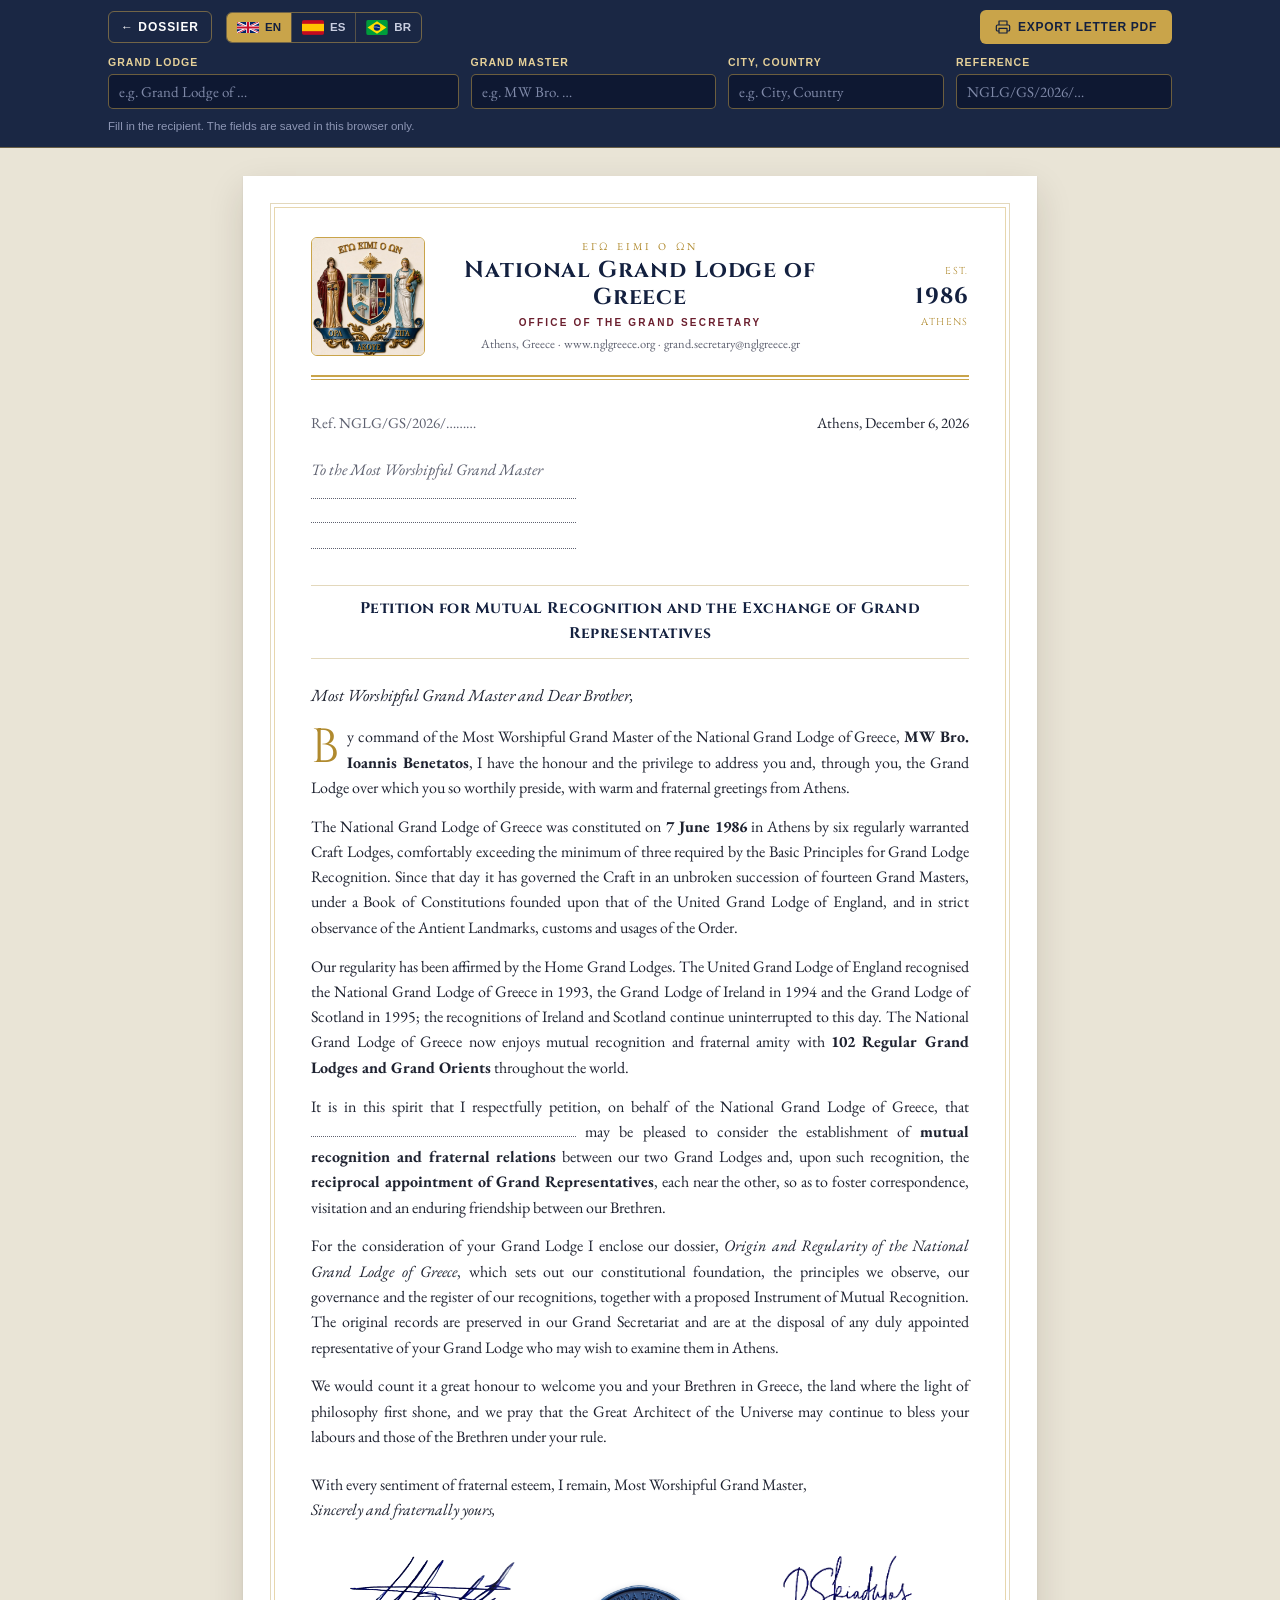
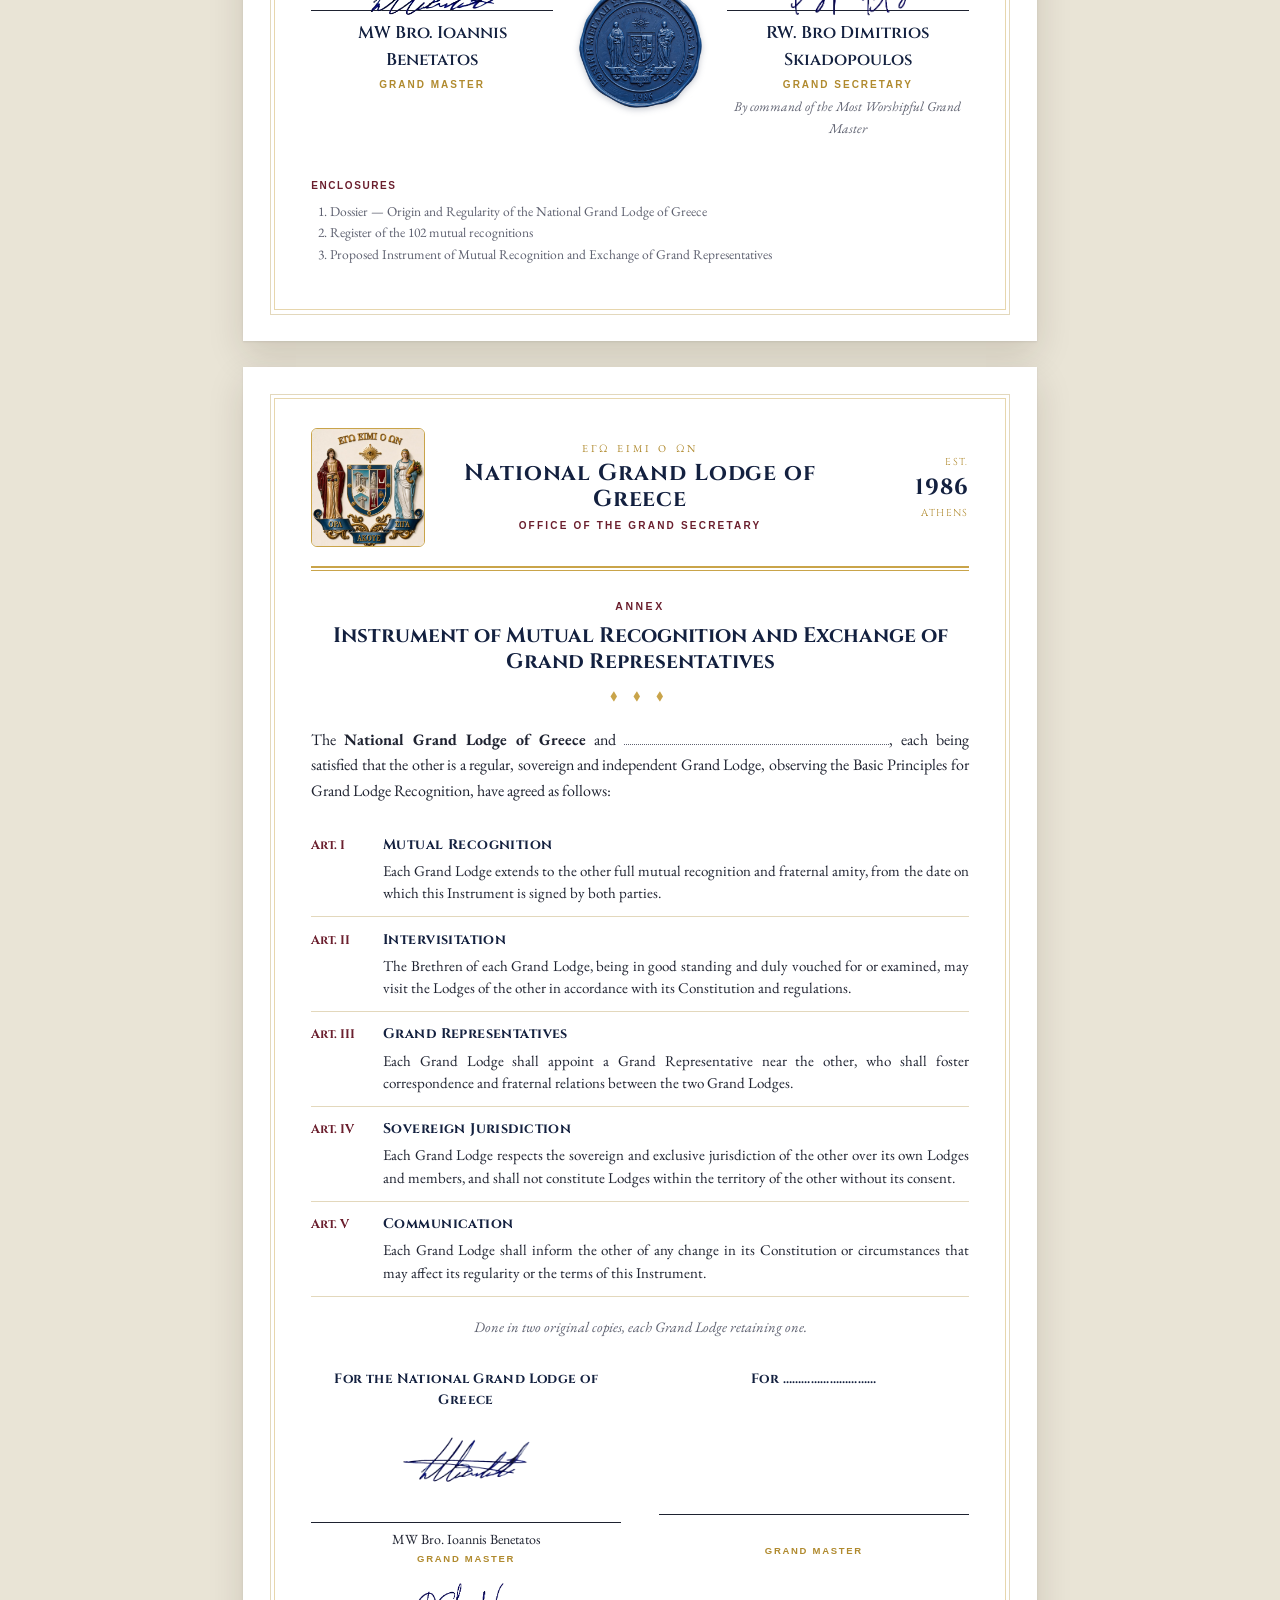
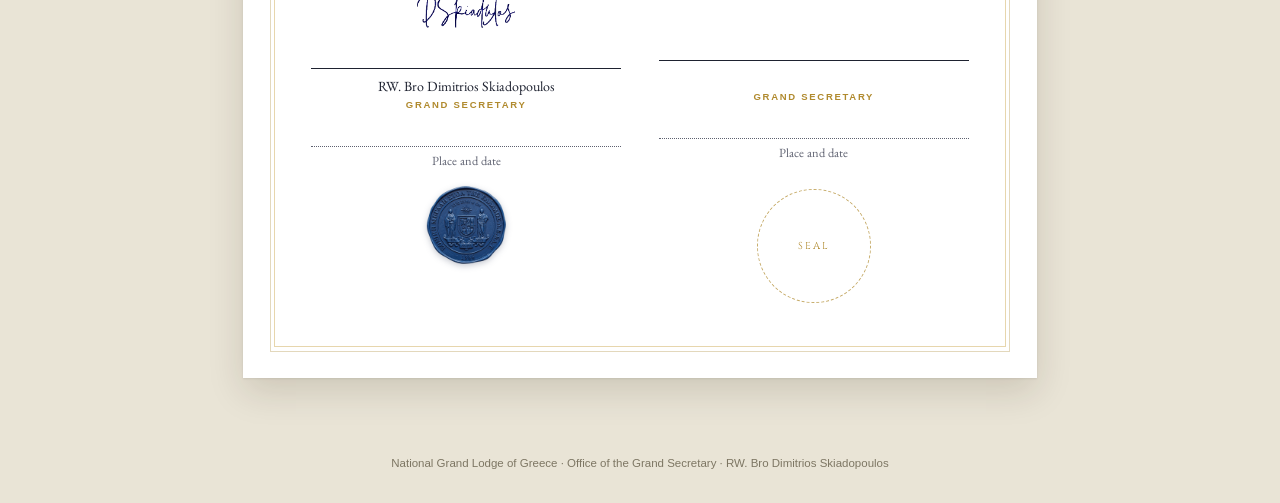
==== letter.html @ 8864df4d "Use the official NGLG wax seal on the petition letter and annex Replace the crest-based seal with th" ====
<!DOCTYPE html>
<html lang="en">
<head>
<meta charset="UTF-8">
<meta name="viewport" content="width=device-width, initial-scale=1">
<title>Petition for Mutual Recognition — National Grand Lodge of Greece</title>
<meta name="author" content="RW. Bro Dimitrios Skiadopoulos, Grand Secretary">
<link rel="icon" href="assets/nglg-crest.jpg">
<link rel="preconnect" href="https://fonts.googleapis.com">
<link rel="preconnect" href="https://fonts.gstatic.com" crossorigin>
<link href="https://fonts.googleapis.com/css2?family=Cinzel:wght@500;600;700&family=EB+Garamond:ital,wght@0,400;0,500;0,600;1,400;1,500&display=swap" rel="stylesheet">
<style>
:root{
  --navy:#13203F; --navy-3:#2A3E6E; --gold:#B08A2E; --gold-2:#C9A44A; --gold-lt:#E6D199;
  --ivory:#FBF8F1; --vellum:#F4EEDF; --line:#E3D8BC; --ink:#1E2230; --muted:#5E6170; --burgundy:#6B1F2E;
  --serif:"EB Garamond","Garamond",Georgia,serif; --display:"Cinzel","EB Garamond",Georgia,serif;
  --sans:-apple-system,BlinkMacSystemFont,"Segoe UI",Roboto,Helvetica,Arial,sans-serif;
}
*{box-sizing:border-box}
body{margin:0;background:#E9E4D6;color:var(--ink);font-family:var(--serif);font-size:17.5px;line-height:1.6;-webkit-font-smoothing:antialiased}
img{display:block;max-width:100%}

/* toolbar */
.toolbar{position:sticky;top:0;z-index:20;background:rgba(19,32,63,.97);border-bottom:1px solid rgba(201,164,74,.45);font-family:var(--sans);color:#C9CEE0}
.tb-row{max-width:1100px;margin:0 auto;padding:10px 18px;display:flex;flex-wrap:wrap;align-items:center;gap:10px 14px}
.back{color:#fff;text-decoration:none;font:700 12px var(--sans);letter-spacing:.08em;text-transform:uppercase;border:1px solid rgba(201,164,74,.5);border-radius:6px;padding:8px 12px}
.back:hover{background:rgba(255,255,255,.08)}
.lang{display:flex;border:1px solid rgba(201,164,74,.5);border-radius:6px;overflow:hidden}
.lang button{display:flex;align-items:center;gap:6px;background:transparent;border:0;color:#C9CEE0;font:600 11.5px var(--sans);padding:7px 10px;cursor:pointer}
.lang button+button{border-left:1px solid rgba(201,164,74,.35)}
.lang svg{width:22px;height:15px;border-radius:2px}
.lang button[aria-pressed="true"]{background:var(--gold-2);color:var(--navy)}
.btn{margin-left:auto;display:flex;align-items:center;gap:7px;background:var(--gold-2);color:var(--navy);border:0;border-radius:6px;padding:9px 15px;font:700 12px var(--sans);letter-spacing:.06em;text-transform:uppercase;cursor:pointer}
.btn:hover{background:var(--gold-lt)}
.btn svg{width:16px;height:16px}
.fields{max-width:1100px;margin:0 auto;padding:0 18px 12px;display:grid;grid-template-columns:2fr 1.4fr 1.2fr 1fr;gap:8px 12px}
.fields label{display:flex;flex-direction:column;gap:3px;font-size:10.5px;letter-spacing:.1em;text-transform:uppercase;font-weight:700;color:var(--gold-lt)}
.fields input{font:15px var(--serif);padding:7px 10px;border-radius:5px;border:1px solid rgba(201,164,74,.5);background:#0E1832;color:#fff}
.fields input::placeholder{color:#7F89A8}
.hint{grid-column:1/-1;font-size:11.5px;color:#8E97B5}

/* sheets */
main{padding:28px 12px 50px}
.sheet{background:#fff;width:210mm;min-height:297mm;margin:0 auto 26px;padding:16mm 18mm 20mm;box-shadow:0 1px 2px rgba(0,0,0,.08),0 14px 34px rgba(40,30,10,.14);position:relative}
.sheet::before{content:"";position:absolute;inset:7mm;border:1px solid var(--line);pointer-events:none}
.sheet::after{content:"";position:absolute;inset:8.2mm;border:.5px solid rgba(201,164,74,.45);pointer-events:none}

/* letterhead */
.head{display:grid;grid-template-columns:30mm 1fr 30mm;align-items:center;gap:6mm;padding-bottom:5mm;border-bottom:2px solid var(--gold-2);position:relative}
.head::after{content:"";position:absolute;left:0;right:0;bottom:-5px;height:1px;background:var(--gold-2)}
.head img{width:30mm;border-radius:6px;border:1px solid var(--gold-2)}
.head-c{text-align:center}
.motto{font-family:var(--display);letter-spacing:.3em;color:var(--gold);font-size:10.5px}
.org{font-family:var(--display);color:var(--navy);font-size:23px;font-weight:700;letter-spacing:.04em;line-height:1.15;margin-top:3px}
.orgsub{font-family:var(--sans);font-size:10px;letter-spacing:.22em;text-transform:uppercase;color:var(--burgundy);font-weight:700;margin-top:4px}
.orgaddr{font-size:12.5px;color:var(--muted);margin-top:3px}
.head-r{text-align:right;font-family:var(--display);font-size:10px;letter-spacing:.14em;color:var(--gold);text-transform:uppercase}
.head-r b{display:block;font-size:22px;color:var(--navy);letter-spacing:.04em}

.meta{display:flex;justify-content:space-between;gap:10mm;margin-top:9mm;font-size:15px}
.meta .ref{color:var(--muted)}
.recipient{margin-top:6mm;font-size:16px;line-height:1.45}
.recipient .to{font-style:italic;color:var(--muted)}
.recipient .gm{font-weight:600}
.recipient .gl{font-family:var(--display);color:var(--navy);font-size:17px;font-weight:600}
.blank{display:inline-block;min-width:70mm;border-bottom:1px dotted var(--muted);height:1.1em;vertical-align:baseline}
.subject{margin:8mm 0 6mm;font-family:var(--display);color:var(--navy);font-size:15.5px;font-weight:700;letter-spacing:.03em;text-align:center;padding:3mm 4mm;border-top:1px solid var(--line);border-bottom:1px solid var(--line)}
.salutation{font-style:italic;font-size:17px;margin:0 0 4mm}
.body p{margin:0 0 3.6mm;text-align:justify;hyphens:auto;font-size:16px;line-height:1.58}
.body p:first-child::first-letter{font-family:var(--display);float:left;font-size:3em;line-height:.85;padding:4px 8px 0 0;color:var(--gold)}
.closing{margin-top:6mm;font-size:16px;break-inside:avoid}
.closing .c2{font-style:italic}
.sign{margin-top:16mm;display:flex;align-items:flex-end;gap:10mm;break-inside:avoid}
.sign-block{min-width:80mm}
.sign-line{border-top:1px solid var(--ink);padding-top:2mm}
.sign-name{font-family:var(--display);color:var(--navy);font-size:17px;font-weight:600}
.sign-role{font-family:var(--sans);font-size:10px;letter-spacing:.2em;text-transform:uppercase;color:var(--gold);font-weight:700;margin-top:1mm}
.sign-cmd{font-style:italic;color:var(--muted);font-size:13.5px;margin-top:1mm}
.seal{width:30mm;height:30mm;border-radius:50%;border:1.5px dashed rgba(176,138,46,.7);display:flex;align-items:center;justify-content:center;font-family:var(--display);font-size:10px;letter-spacing:.2em;color:var(--gold);text-transform:uppercase;flex:none}
.sign2{display:grid;grid-template-columns:1fr 34mm 1fr;align-items:start;gap:6mm;margin-top:8mm}
.sign2 .sign-block{min-width:0;text-align:center}
.sig-img{display:block;height:17mm;width:auto;max-width:100%;margin:0 auto -2mm;position:relative;z-index:1}
.seal-img{width:33mm;height:auto;justify-self:center;align-self:center;filter:drop-shadow(0 2px 3px rgba(19,32,63,.25))}
.sig-sm{height:13mm;margin-top:4mm;margin-bottom:-3mm}
.sl-signed{margin-top:0}
.sig-space{width:1px}
.seal-sm{width:21mm;height:auto;display:block;margin:4mm auto 0}
.encl{margin-top:9mm;font-size:13.5px;color:var(--muted);break-inside:avoid}
.encl b{font-family:var(--sans);font-size:10px;letter-spacing:.16em;text-transform:uppercase;color:var(--burgundy)}
.encl ol{margin:1.5mm 0 0;padding-left:5mm}

/* annex */
.annex-head{text-align:center;margin:8mm 0 6mm}
.annex-head .k{font-family:var(--sans);font-size:10.5px;letter-spacing:.24em;text-transform:uppercase;color:var(--burgundy);font-weight:700}
.annex-head h2{font-family:var(--display);color:var(--navy);font-size:21px;line-height:1.25;margin:2mm 0 0}
.annex-head .orn{color:var(--gold-2);font-size:11px;margin-top:3mm;letter-spacing:.6em}
.annex-intro{font-size:16px;text-align:justify;margin:0 0 5mm}
.articles{list-style:none;padding:0;margin:0;counter-reset:a}
.articles li{counter-increment:a;display:grid;grid-template-columns:16mm 1fr;gap:3mm;padding:3mm 0;border-bottom:1px solid var(--line);break-inside:avoid}
.articles li::before{content:"Art. " counter(a,upper-roman);font-family:var(--display);color:var(--burgundy);font-weight:700;font-size:12.5px;padding-top:2px}
.articles h4{margin:0;font-family:var(--display);color:var(--navy);font-size:14px;letter-spacing:.03em}
.articles p{margin:1mm 0 0;font-size:15px;line-height:1.5;text-align:justify}
.annex-close{margin:5mm 0 0;font-style:italic;color:var(--muted);text-align:center;font-size:14.5px}
.parties{display:grid;grid-template-columns:1fr 1fr;gap:10mm;margin-top:8mm;break-inside:avoid}
.party h5{margin:0 0 6mm;font-family:var(--display);color:var(--navy);font-size:13.5px;text-align:center;letter-spacing:.03em;min-height:2.6em}
.sl{margin-top:13mm;border-top:1px solid var(--ink);padding-top:1.5mm;text-align:center}
.sl .r{font-family:var(--sans);font-size:9.5px;letter-spacing:.18em;text-transform:uppercase;color:var(--gold);font-weight:700}
.sl .n{font-size:14px}
.party .pd{margin-top:9mm;font-size:12.5px;color:var(--muted);border-top:1px dotted var(--muted);padding-top:1mm;text-align:center}
.party .seal{margin:7mm auto 0}

.site-foot{text-align:center;font-family:var(--sans);font-size:11.5px;color:#7D7663;padding-bottom:30px}

@media screen and (max-width:860px){
  .fields{grid-template-columns:1fr 1fr}
  .sheet{width:auto;min-height:0;padding:12mm 8mm 14mm}
  .sheet::before,.sheet::after{display:none}
  .head{grid-template-columns:20mm 1fr;}
  .head img{width:20mm}
  .head-r{display:none}
  .org{font-size:18px}
  .parties{grid-template-columns:1fr}
  .meta{flex-direction:column;gap:2mm}
  .sign{flex-direction:column;align-items:flex-start}
  .sign2{grid-template-columns:1fr;justify-items:center}
  .blank{min-width:40mm}
  .lang span,.btn span{display:none}
}

/* print: A4 */
@page{size:A4 portrait;margin:14mm 17mm 18mm}
@media print{
  *{-webkit-print-color-adjust:exact;print-color-adjust:exact}
  body{background:#fff;font-size:11pt}
  .toolbar,.site-foot{display:none!important}
  main{padding:0}
  .sheet{box-shadow:none;margin:0;width:auto;min-height:0;padding:0;break-after:page}
  .sheet:last-child{break-after:auto}
  .sheet::before,.sheet::after{display:none}
  .blank{min-width:70mm}
  .head::after{display:none}
  #annex .head{grid-template-columns:18mm 1fr 18mm;padding-bottom:3mm}
  #annex .head img{width:18mm}
  #annex .org{font-size:17px}
  #annex .head-r b{font-size:15px}
  .annex-head{margin:3mm 0 3mm}
  .annex-head h2{font-size:17px}
  .annex-head .orn{margin-top:1.5mm}
  .annex-intro{font-size:14.5px;margin-bottom:3mm}
  .articles li{padding:1.3mm 0;grid-template-columns:14mm 1fr}
  .articles p{font-size:13.5px;line-height:1.42}
  .annex-close{margin-top:3mm;font-size:13px}
  .parties{margin-top:3mm;gap:12mm}
  .party h5{margin-bottom:2mm;min-height:2.4em}
  .sl{margin-top:7mm}
  .party .pd{margin-top:5mm}
  .party .seal{width:16mm;height:16mm;margin-top:3mm;font-size:7px}
  .sig-sm{height:9mm;margin-top:1mm;margin-bottom:-1.2mm}
  #annex .sl{margin-top:5mm}
  #annex .sl-signed{margin-top:0}
  .party .pd{margin-top:4mm}
  .articles p{font-size:13px}
  .seal-sm{width:18mm;height:auto;margin-top:3mm}
  .sign2{margin-top:5mm}
  .party h5{min-height:0;font-size:12px}
}
</style>
<style id="runStyle"></style>
</head>
<body>

<header class="toolbar">
  <div class="tb-row">
    <a class="back" id="backLink" href="index.html">← <span data-t="back"></span></a>
    <div class="lang" id="langGroup" role="group" aria-label="Language">
      <button type="button" data-lang="en" title="English"><svg viewBox="0 0 60 30" aria-hidden="true"><clipPath id="gbc"><path d="M0 0v30h60V0z"/></clipPath><clipPath id="gbt"><path d="M30 15h30v15zv15H0zH0V0zV0h30z"/></clipPath><g clip-path="url(#gbc)"><path d="M0 0v30h60V0z" fill="#012169"/><path d="M0 0l60 30m0-30L0 30" stroke="#fff" stroke-width="6"/><path d="M0 0l60 30m0-30L0 30" clip-path="url(#gbt)" stroke="#C8102E" stroke-width="4"/><path d="M30 0v30M0 15h60" stroke="#fff" stroke-width="10"/><path d="M30 0v30M0 15h60" stroke="#C8102E" stroke-width="6"/></g></svg><span>EN</span></button>
      <button type="button" data-lang="es" title="Español"><svg viewBox="0 0 750 500" aria-hidden="true"><rect width="750" height="500" fill="#c60b1e"/><rect width="750" height="250" y="125" fill="#ffc400"/></svg><span>ES</span></button>
      <button type="button" data-lang="pt" title="Português (Brasil)"><svg viewBox="0 0 720 504" aria-hidden="true"><rect width="720" height="504" fill="#009c3b"/><path d="M360 42 678 252 360 462 42 252z" fill="#ffdf00"/><circle cx="360" cy="252" r="110" fill="#002776"/><path d="M252 230c70-14 160-4 218 36l-6 14c-56-38-142-48-210-34z" fill="#fff"/></svg><span>BR</span></button>
    </div>
    <button type="button" class="btn" id="btnPrint"><svg viewBox="0 0 24 24" aria-hidden="true"><path d="M6 9V3h12v6M6 18H4a2 2 0 0 1-2-2v-5a2 2 0 0 1 2-2h16a2 2 0 0 1 2 2v5a2 2 0 0 1-2 2h-2M6 14h12v7H6z" fill="none" stroke="currentColor" stroke-width="1.8" stroke-linejoin="round"/></svg><span data-t="exportPdf"></span></button>
  </div>
  <div class="fields">
    <label><span data-t="fGL"></span><input id="inGL" autocomplete="off"></label>
    <label><span data-t="fGM"></span><input id="inGM" autocomplete="off"></label>
    <label><span data-t="fPlace"></span><input id="inPlace" autocomplete="off"></label>
    <label><span data-t="fRef"></span><input id="inRef" autocomplete="off"></label>
    <div class="hint" data-t="hint"></div>
  </div>
</header>

<main>
  <!-- ========== LETTER ========== -->
  <article class="sheet" id="letter">
    <header class="head">
      <img src="assets/nglg-crest.jpg" alt="Coat of arms of the National Grand Lodge of Greece">
      <div class="head-c">
        <div class="motto">ΕΓΩ ΕΙΜΙ Ο ΩΝ</div>
        <div class="org" data-t="orgName"></div>
        <div class="orgsub" data-t="orgSub"></div>
        <div class="orgaddr" data-t="orgAddr"></div>
      </div>
      <div class="head-r"><span data-t="est"></span><b>1986</b><span data-t="estPlace"></span></div>
    </header>

    <div class="meta">
      <span class="ref"><span data-t="refLabel"></span> <span id="vRef"></span></span>
      <span id="vDate"></span>
    </div>

    <div class="recipient">
      <div class="to" data-t="to"></div>
      <div class="gm" id="vGM"></div>
      <div class="gl" id="vGL"></div>
      <div id="vPlace"></div>
    </div>

    <div class="subject" data-t="subject"></div>
    <p class="salutation" data-t="salutation"></p>
    <div class="body" id="vBody"></div>

    <div class="closing"><div data-t="closing"></div><div class="c2" data-t="closing2"></div></div>
    <div class="sign sign2">
      <div class="sign-block">
        <img class="sig-img" src="assets/signatures/benetatos.png" alt="Signature of MW Bro. Ioannis Benetatos">
        <div class="sign-line"><div class="sign-name" data-t="ngmName"></div></div>
        <div class="sign-role" data-t="gmRole"></div>
      </div>
      <img class="seal-img" src="assets/signatures/nglg-seal.png" alt="Seal of the National Grand Lodge of Greece">
      <div class="sign-block">
        <img class="sig-img" src="assets/signatures/skiadopoulos.png" alt="Signature of RW. Bro Dimitrios Skiadopoulos">
        <div class="sign-line"><div class="sign-name" data-t="signer"></div></div>
        <div class="sign-role" data-t="signerRole"></div>
        <div class="sign-cmd" data-t="byCommand"></div>
      </div>
    </div>
    <div class="encl"><b data-t="enclTitle"></b><ol id="vEncl"></ol></div>
  </article>

  <!-- ========== ANNEX: INSTRUMENT ========== -->
  <article class="sheet" id="annex">
    <header class="head">
      <img src="assets/nglg-crest.jpg" alt="">
      <div class="head-c">
        <div class="motto">ΕΓΩ ΕΙΜΙ Ο ΩΝ</div>
        <div class="org" data-t="orgName"></div>
        <div class="orgsub" data-t="orgSub"></div>
      </div>
      <div class="head-r"><span data-t="est"></span><b>1986</b><span data-t="estPlace"></span></div>
    </header>
    <div class="annex-head">
      <div class="k" data-t="annexKicker"></div>
      <h2 data-t="annexTitle"></h2>
      <div class="orn">◆ ◆ ◆</div>
    </div>
    <p class="annex-intro" id="vAnnexIntro"></p>
    <ol class="articles" id="vArticles"></ol>
    <p class="annex-close" data-t="annexClose"></p>
    <div class="parties">
      <div class="party">
        <h5 data-t="forNGLG"></h5>
        <img class="sig-img sig-sm" src="assets/signatures/benetatos.png" alt="">
        <div class="sl sl-signed"><div class="n" data-t="ngmName"></div><div class="r" data-t="gmRole"></div></div>
        <img class="sig-img sig-sm" src="assets/signatures/skiadopoulos.png" alt="">
        <div class="sl sl-signed"><div class="n" data-t="signer"></div><div class="r" data-t="gsRole"></div></div>
        <div class="pd" data-t="placeDate"></div>
        <img class="seal-img seal-sm" src="assets/signatures/nglg-seal.png" alt="">
      </div>
      <div class="party">
        <h5 id="vForGL"></h5>
        <div class="sig-img sig-sm sig-space"></div>
        <div class="sl sl-signed"><div class="n" id="vGM2">&nbsp;</div><div class="r" data-t="gmRole"></div></div>
        <div class="sig-img sig-sm sig-space"></div>
        <div class="sl sl-signed"><div class="n">&nbsp;</div><div class="r" data-t="gsRole"></div></div>
        <div class="pd" data-t="placeDate"></div>
        <div class="seal" data-t="seal"></div>
      </div>
    </div>
  </article>

</main>

<footer class="site-foot"><span data-t="runFooter"></span></footer>

<script src="assets/letter-i18n.js"></script>
<script>
(function () {
  "use strict";
  var L = window.NGLG_LETTER, LANGS = ["en", "es", "pt"], lang = "en", T = L.en;
  function $(id) { return document.getElementById(id); }
  function esc(s) { return String(s).replace(/[&<>"']/g, function (c) { return { "&": "&amp;", "<": "&lt;", ">": "&gt;", '"': "&quot;", "'": "&#39;" }[c]; }); }
  function store(k, v) { try { if (v === undefined) return localStorage.getItem(k); localStorage.setItem(k, v); } catch (e) {} return null; }
  var BLANK = '<span class="blank"></span>';
  var FIELDS = ["GL", "GM", "Place", "Ref"];

  function val(f) { return $("in" + f).value.trim(); }
  function glHtml() { return val("GL") ? esc(val("GL")) : BLANK; }

  function render() {
    document.documentElement.lang = T.htmlLang;
    document.title = T.docTitle;
    var n = document.querySelectorAll("[data-t]");
    for (var i = 0; i < n.length; i++) { var v = T[n[i].dataset.t]; if (v !== undefined) n[i].innerHTML = v; }
    $("inGL").placeholder = T.phGL; $("inGM").placeholder = T.phGM; $("inPlace").placeholder = T.phPlace;
    $("inRef").placeholder = "NGLG/GS/" + new Date().getFullYear() + "/…";

    $("vRef").textContent = val("Ref") || ("NGLG/GS/" + new Date().getFullYear() + "/………");
    $("vDate").textContent = (lang === "en" ? "Athens, " : "Atenas, ") +
      new Date().toLocaleDateString(T.htmlLang, { day: "numeric", month: "long", year: "numeric" });
    $("vGM").innerHTML = val("GM") ? esc(val("GM")) : BLANK;
    $("vGL").innerHTML = glHtml();
    $("vPlace").innerHTML = val("Place") ? esc(val("Place")) : BLANK;
    $("vBody").innerHTML = T.body.map(function (p) { return "<p>" + p.split("{GL}").join(glHtml()) + "</p>"; }).join("");
    $("vEncl").innerHTML = T.encl.map(function (e) { return "<li>" + esc(e) + "</li>"; }).join("");
    $("vAnnexIntro").innerHTML = T.annexIntro.split("{GL}").join(glHtml());
    $("vArticles").innerHTML = T.articles.map(function (a) { return "<li><div><h4>" + esc(a[0]) + "</h4><p>" + esc(a[1]) + "</p></div></li>"; }).join("");
    $("vForGL").innerHTML = T.forGL.split("{GL}").join(val("GL") ? esc(val("GL")) : "…………………………");
    $("vGM2").innerHTML = val("GM") ? esc(val("GM")) : "&nbsp;";
    $("runStyle").textContent = "@page{@bottom-left{content:" + JSON.stringify(T.runFooter) +
      ";font-family:'EB Garamond',Georgia,serif;font-size:8pt;color:#5E6170}@bottom-right{content:counter(page) ' / ' counter(pages);font-family:'Cinzel',Georgia,serif;font-size:8pt;color:#B08A2E}}";
    $("backLink").href = "index.html?lang=" + lang;
  }

  function setLang(l) {
    lang = l; T = L[l]; store("nglg.lang", l);
    var b = document.querySelectorAll("#langGroup button");
    for (var i = 0; i < b.length; i++) b[i].setAttribute("aria-pressed", b[i].dataset.lang === l ? "true" : "false");
    render();
  }

  document.addEventListener("DOMContentLoaded", function () {
    var q = new URLSearchParams(location.search);
    FIELDS.forEach(function (f) {
      var el = $("in" + f);
      el.value = q.get(f.toLowerCase()) || store("nglg.letter." + f) || "";
      el.addEventListener("input", function () { store("nglg.letter." + f, el.value); render(); });
    });
    $("langGroup").addEventListener("click", function (e) { var b = e.target.closest("button[data-lang]"); if (b) setLang(b.dataset.lang); });
    $("btnPrint").addEventListener("click", function () { window.print(); });
    var ql = q.get("lang"), sl = store("nglg.lang");
    setLang(LANGS.indexOf(ql) > -1 ? ql : LANGS.indexOf(sl) > -1 ? sl : "en");
  });
})();
</script>
</body>
</html>
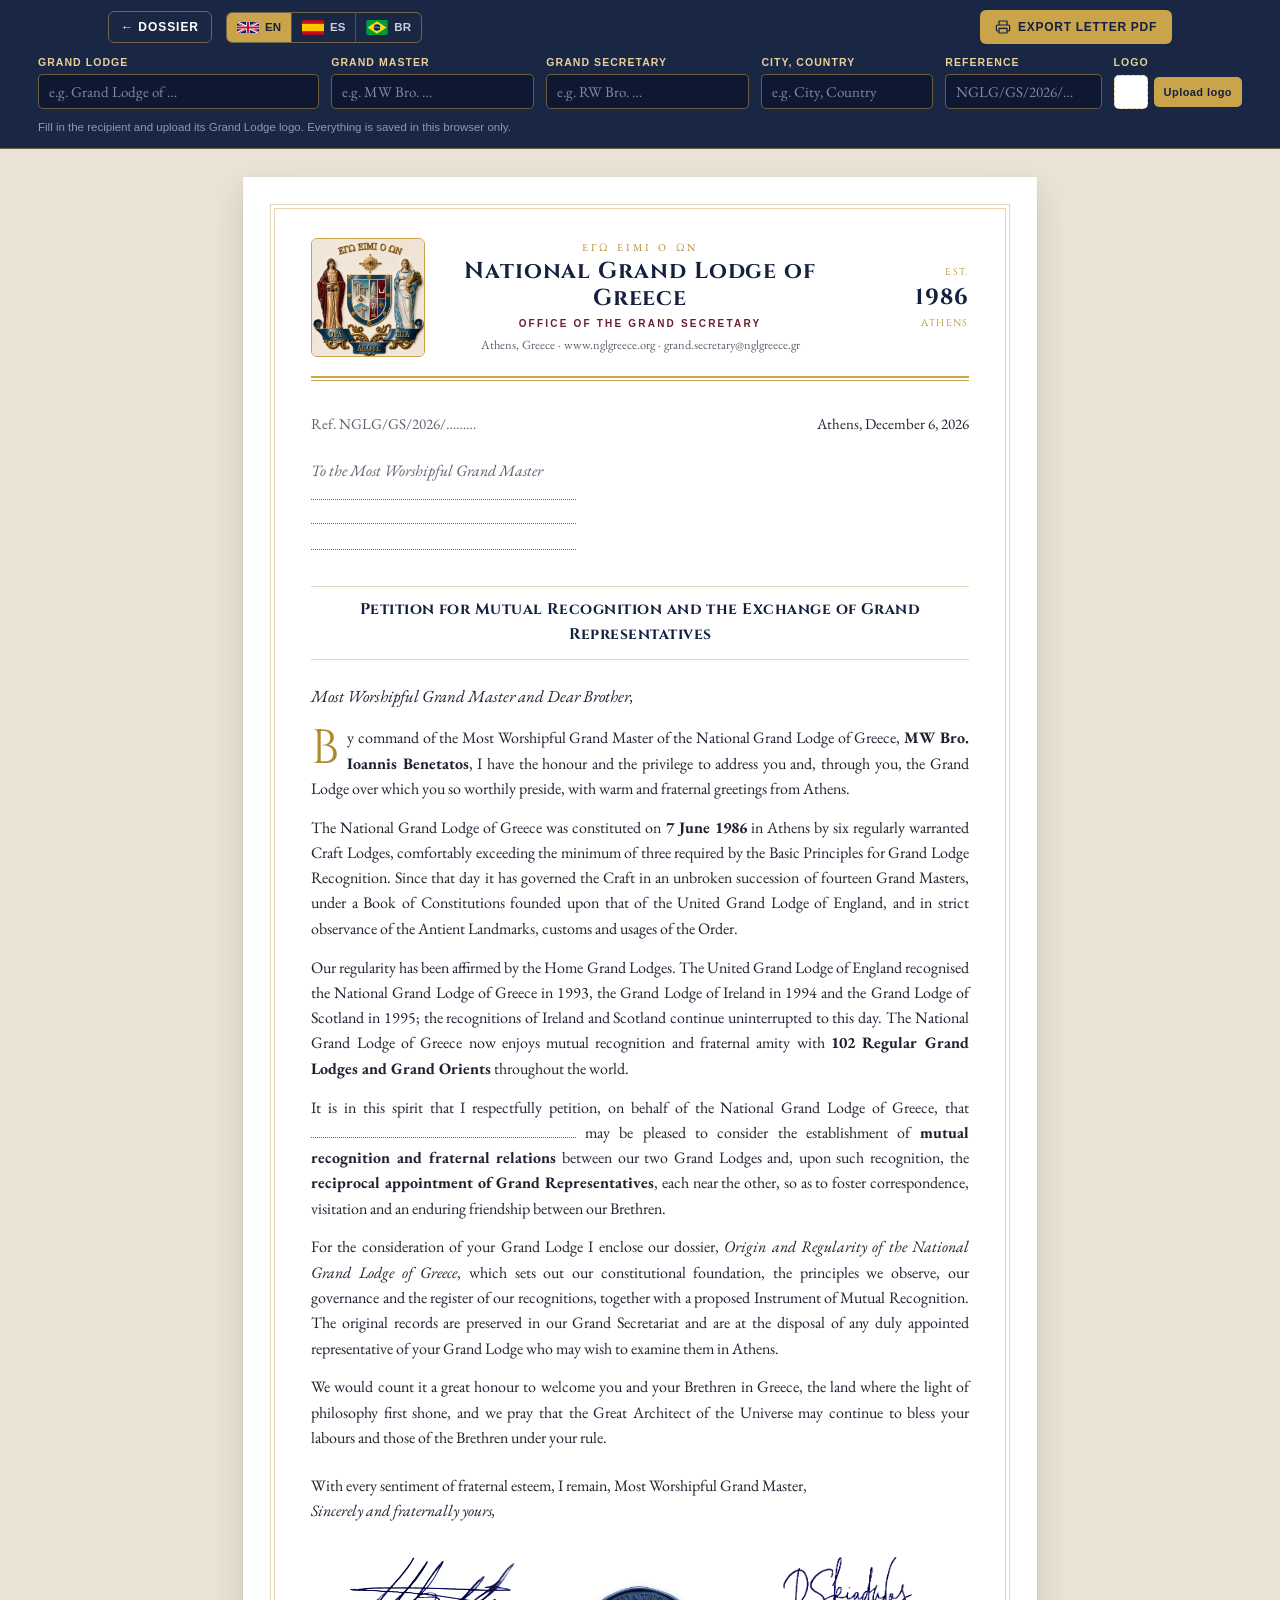
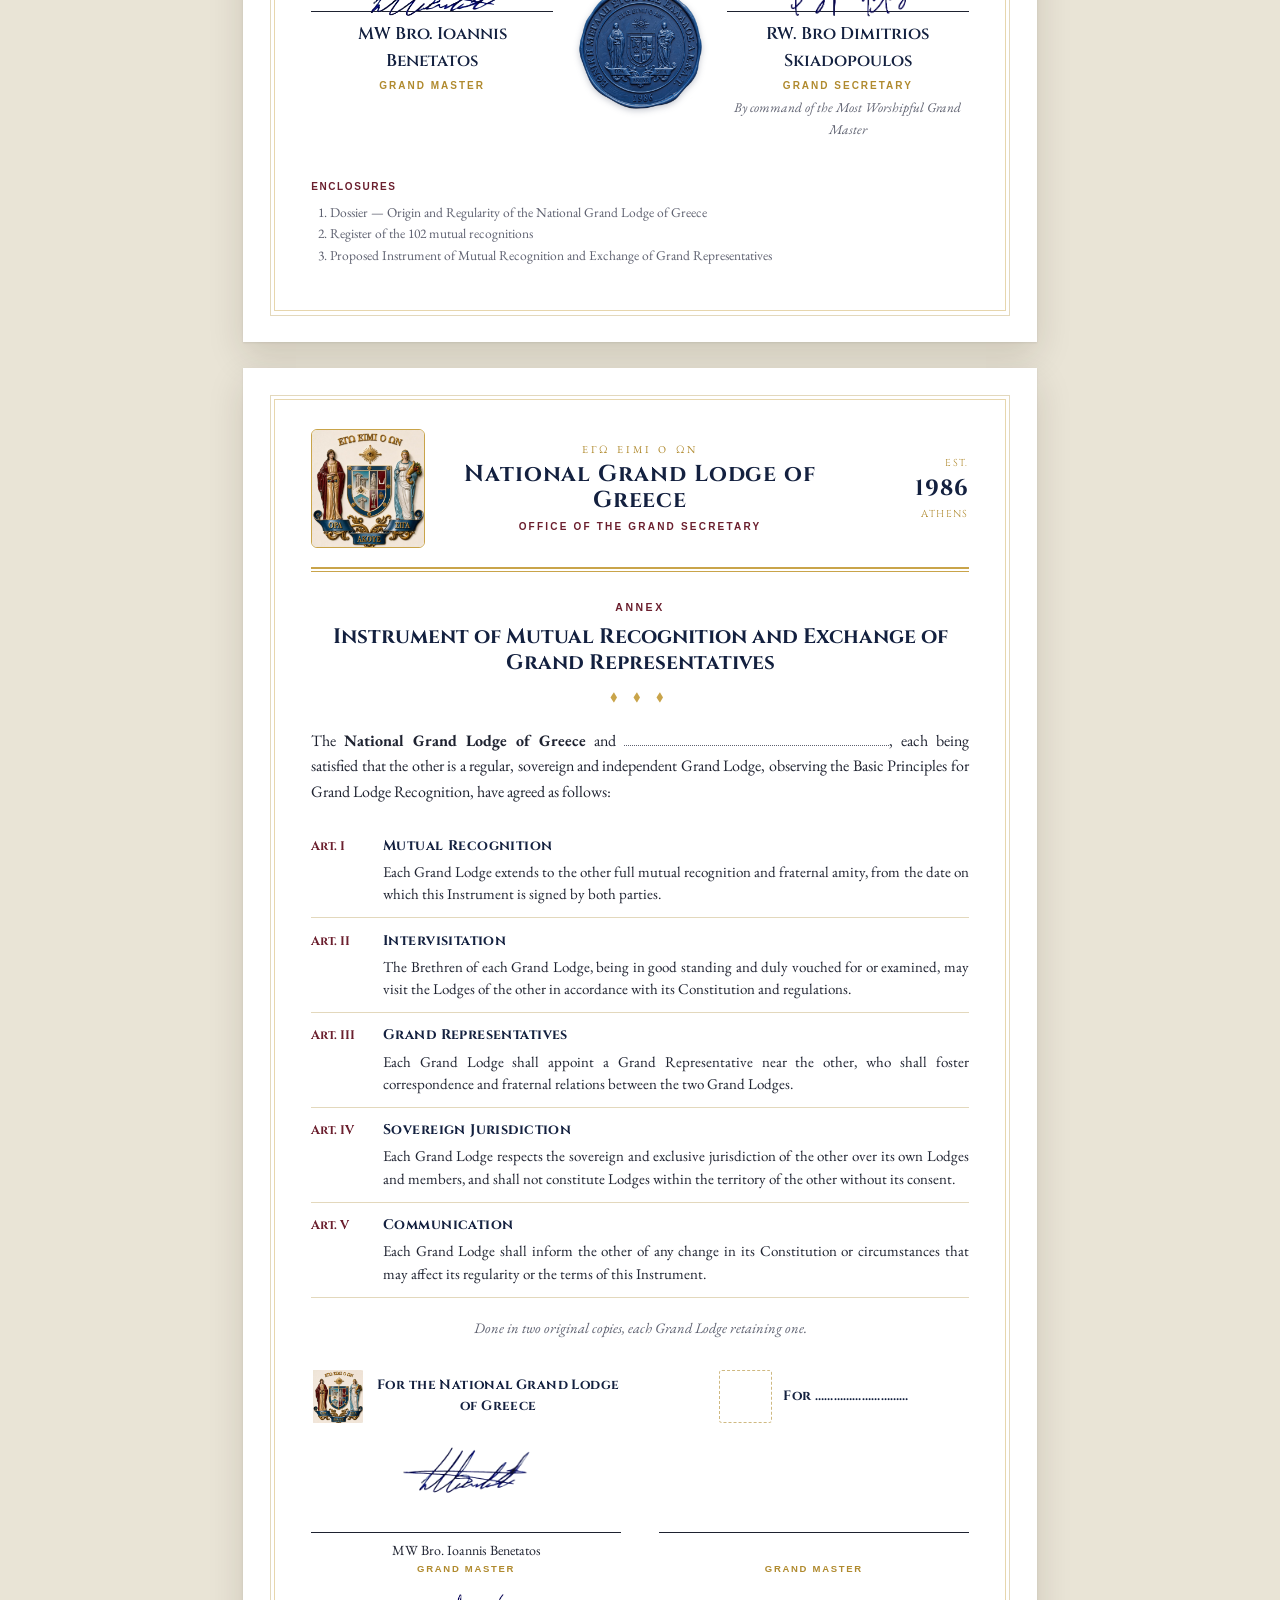
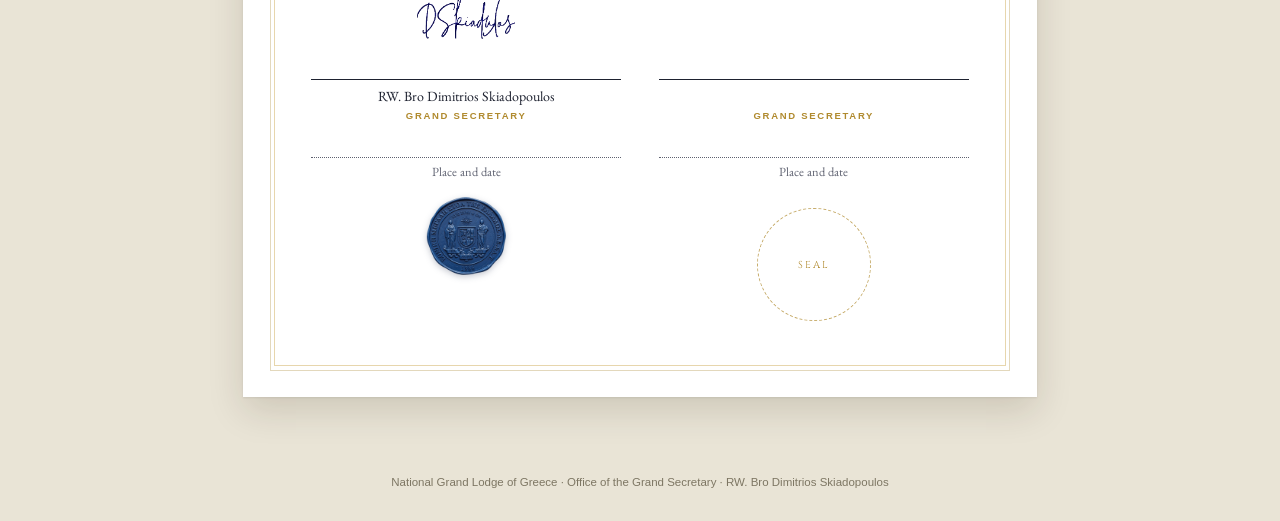
==== commit 62412c50: "Petition letter: recipient Grand Secretary field and Grand Lodge logo upload - New field for the Gra" ====
--- a/letter.html
+++ b/letter.html
@@ -33,7 +33,12 @@
 .btn{margin-left:auto;display:flex;align-items:center;gap:7px;background:var(--gold-2);color:var(--navy);border:0;border-radius:6px;padding:9px 15px;font:700 12px var(--sans);letter-spacing:.06em;text-transform:uppercase;cursor:pointer}
 .btn:hover{background:var(--gold-lt)}
 .btn svg{width:16px;height:16px}
-.fields{max-width:1100px;margin:0 auto;padding:0 18px 12px;display:grid;grid-template-columns:2fr 1.4fr 1.2fr 1fr;gap:8px 12px}
+.fields{max-width:1240px;margin:0 auto;padding:0 18px 12px;display:grid;grid-template-columns:minmax(0,1.8fr) minmax(0,1.3fr) minmax(0,1.3fr) minmax(0,1.1fr) minmax(0,1fr) auto;gap:8px 12px}
+.logo-field{display:flex;flex-direction:column;gap:3px;font-size:10.5px;letter-spacing:.1em;text-transform:uppercase;font-weight:700;color:var(--gold-lt)}
+.logo-ctl{display:flex;align-items:center;gap:6px;height:36px}
+.logo-prev{width:34px;height:34px;border-radius:5px;border:1px dashed rgba(201,164,74,.6);background:#fff center/contain no-repeat}
+.logo-ctl button{font:700 11px var(--sans);letter-spacing:.04em;text-transform:none;border:0;border-radius:5px;padding:9px 10px;cursor:pointer;background:var(--gold-2);color:var(--navy);white-space:nowrap}
+.logo-ctl button.alt{background:transparent;color:#C9CEE0;border:1px solid rgba(201,164,74,.5)}
 .fields label{display:flex;flex-direction:column;gap:3px;font-size:10.5px;letter-spacing:.1em;text-transform:uppercase;font-weight:700;color:var(--gold-lt)}
 .fields input{font:15px var(--serif);padding:7px 10px;border-radius:5px;border:1px solid rgba(201,164,74,.5);background:#0E1832;color:#fff}
 .fields input::placeholder{color:#7F89A8}
@@ -60,6 +65,9 @@
 .meta{display:flex;justify-content:space-between;gap:10mm;margin-top:9mm;font-size:15px}
 .meta .ref{color:var(--muted)}
 .recipient{margin-top:6mm;font-size:16px;line-height:1.45}
+.recipient{display:flex;justify-content:space-between;align-items:center;gap:8mm}
+.rcp-logo{width:30mm;height:30mm;flex:none;background:center/contain no-repeat}
+.rcp-logo[hidden]{display:none}
 .recipient .to{font-style:italic;color:var(--muted)}
 .recipient .gm{font-weight:600}
 .recipient .gl{font-family:var(--display);color:var(--navy);font-size:17px;font-weight:600}
@@ -102,6 +110,11 @@
 .articles p{margin:1mm 0 0;font-size:15px;line-height:1.5;text-align:justify}
 .annex-close{margin:5mm 0 0;font-style:italic;color:var(--muted);text-align:center;font-size:14.5px}
 .parties{display:grid;grid-template-columns:1fr 1fr;gap:10mm;margin-top:8mm;break-inside:avoid}
+.party-head{display:flex;align-items:center;justify-content:center;gap:3mm;margin-bottom:6mm}
+.party-head h5{margin:0!important;min-height:0!important;text-align:left}
+.party-logo{width:14mm;height:14mm;flex:none;object-fit:contain;border-radius:3px}
+.party-logo-x{display:inline-block;background:center/contain no-repeat;border:1px dashed rgba(176,138,46,.6)}
+.party-logo-x.has{border:0}
 .party h5{margin:0 0 6mm;font-family:var(--display);color:var(--navy);font-size:13.5px;text-align:center;letter-spacing:.03em;min-height:2.6em}
 .sl{margin-top:13mm;border-top:1px solid var(--ink);padding-top:1.5mm;text-align:center}
 .sl .r{font-family:var(--sans);font-size:9.5px;letter-spacing:.18em;text-transform:uppercase;color:var(--gold);font-weight:700}
@@ -113,6 +126,8 @@
 
 @media screen and (max-width:860px){
   .fields{grid-template-columns:1fr 1fr}
+  .recipient{align-items:flex-start}
+  .rcp-logo{width:22mm;height:22mm}
   .sheet{width:auto;min-height:0;padding:12mm 8mm 14mm}
   .sheet::before,.sheet::after{display:none}
   .head{grid-template-columns:20mm 1fr;}
@@ -143,7 +158,7 @@
   #annex .head img{width:18mm}
   #annex .org{font-size:17px}
   #annex .head-r b{font-size:15px}
-  .annex-head{margin:3mm 0 3mm}
+  .annex-head{margin:2mm 0 2mm}
   .annex-head h2{font-size:17px}
   .annex-head .orn{margin-top:1.5mm}
   .annex-intro{font-size:14.5px;margin-bottom:3mm}
@@ -158,11 +173,15 @@
   .sig-sm{height:9mm;margin-top:1mm;margin-bottom:-1.2mm}
   #annex .sl{margin-top:5mm}
   #annex .sl-signed{margin-top:0}
-  .party .pd{margin-top:4mm}
+  .party .pd{margin-top:3mm}
   .articles p{font-size:13px}
-  .seal-sm{width:18mm;height:auto;margin-top:3mm}
+  .seal-sm{width:15mm;height:auto;margin-top:2mm}
   .sign2{margin-top:5mm}
   .party h5{min-height:0;font-size:12px}
+  .party-head{margin-bottom:2mm}
+  .party-logo{width:10mm;height:10mm}
+  .party-logo-x:not(.has){border-color:rgba(176,138,46,.35)}
+  .rcp-logo{width:26mm;height:26mm}
 }
 </style>
 <style id="runStyle"></style>
@@ -182,8 +201,17 @@
   <div class="fields">
     <label><span data-t="fGL"></span><input id="inGL" autocomplete="off"></label>
     <label><span data-t="fGM"></span><input id="inGM" autocomplete="off"></label>
+    <label><span data-t="fGS"></span><input id="inGS" autocomplete="off"></label>
     <label><span data-t="fPlace"></span><input id="inPlace" autocomplete="off"></label>
     <label><span data-t="fRef"></span><input id="inRef" autocomplete="off"></label>
+    <div class="logo-field"><span data-t="fLogo"></span>
+      <div class="logo-ctl">
+        <span class="logo-prev" id="logoPrev"></span>
+        <button type="button" id="logoPick" data-t="logoBtn"></button>
+        <button type="button" id="logoClear" class="alt" data-t="logoRemove" hidden></button>
+      </div>
+      <input type="file" id="logoInput" accept="image/*" hidden>
+    </div>
     <div class="hint" data-t="hint"></div>
   </div>
 </header>
@@ -208,10 +236,13 @@
     </div>
 
     <div class="recipient">
-      <div class="to" data-t="to"></div>
-      <div class="gm" id="vGM"></div>
-      <div class="gl" id="vGL"></div>
-      <div id="vPlace"></div>
+      <div class="rcp-text">
+        <div class="to" data-t="to"></div>
+        <div class="gm" id="vGM"></div>
+        <div class="gl" id="vGL"></div>
+        <div id="vPlace"></div>
+      </div>
+      <div class="rcp-logo" id="vLogo1" hidden></div>
     </div>
 
     <div class="subject" data-t="subject"></div>
@@ -257,7 +288,7 @@
     <p class="annex-close" data-t="annexClose"></p>
     <div class="parties">
       <div class="party">
-        <h5 data-t="forNGLG"></h5>
+        <div class="party-head"><img class="party-logo" src="assets/nglg-crest.jpg" alt=""><h5 data-t="forNGLG"></h5></div>
         <img class="sig-img sig-sm" src="assets/signatures/benetatos.png" alt="">
         <div class="sl sl-signed"><div class="n" data-t="ngmName"></div><div class="r" data-t="gmRole"></div></div>
         <img class="sig-img sig-sm" src="assets/signatures/skiadopoulos.png" alt="">
@@ -266,11 +297,11 @@
         <img class="seal-img seal-sm" src="assets/signatures/nglg-seal.png" alt="">
       </div>
       <div class="party">
-        <h5 id="vForGL"></h5>
+        <div class="party-head"><span class="party-logo party-logo-x" id="vLogo2"></span><h5 id="vForGL"></h5></div>
         <div class="sig-img sig-sm sig-space"></div>
         <div class="sl sl-signed"><div class="n" id="vGM2">&nbsp;</div><div class="r" data-t="gmRole"></div></div>
         <div class="sig-img sig-sm sig-space"></div>
-        <div class="sl sl-signed"><div class="n">&nbsp;</div><div class="r" data-t="gsRole"></div></div>
+        <div class="sl sl-signed"><div class="n" id="vGS2">&nbsp;</div><div class="r" data-t="gsRole"></div></div>
         <div class="pd" data-t="placeDate"></div>
         <div class="seal" data-t="seal"></div>
       </div>
@@ -290,7 +321,7 @@
   function esc(s) { return String(s).replace(/[&<>"']/g, function (c) { return { "&": "&amp;", "<": "&lt;", ">": "&gt;", '"': "&quot;", "'": "&#39;" }[c]; }); }
   function store(k, v) { try { if (v === undefined) return localStorage.getItem(k); localStorage.setItem(k, v); } catch (e) {} return null; }
   var BLANK = '<span class="blank"></span>';
-  var FIELDS = ["GL", "GM", "Place", "Ref"];
+  var FIELDS = ["GL", "GM", "GS", "Place", "Ref"];
 
   function val(f) { return $("in" + f).value.trim(); }
   function glHtml() { return val("GL") ? esc(val("GL")) : BLANK; }
@@ -315,9 +346,40 @@
     $("vArticles").innerHTML = T.articles.map(function (a) { return "<li><div><h4>" + esc(a[0]) + "</h4><p>" + esc(a[1]) + "</p></div></li>"; }).join("");
     $("vForGL").innerHTML = T.forGL.split("{GL}").join(val("GL") ? esc(val("GL")) : "…………………………");
     $("vGM2").innerHTML = val("GM") ? esc(val("GM")) : "&nbsp;";
+    $("vGS2").innerHTML = val("GS") ? esc(val("GS")) : "&nbsp;";
+    $("inGS").placeholder = T.phGS;
+    renderLogo();
     $("runStyle").textContent = "@page{@bottom-left{content:" + JSON.stringify(T.runFooter) +
       ";font-family:'EB Garamond',Georgia,serif;font-size:8pt;color:#5E6170}@bottom-right{content:counter(page) ' / ' counter(pages);font-family:'Cinzel',Georgia,serif;font-size:8pt;color:#B08A2E}}";
     $("backLink").href = "index.html?lang=" + lang;
+  }
+
+  var logo = null;
+  function renderLogo() {
+    var url = logo ? 'url("' + logo + '")' : "";
+    $("vLogo1").hidden = !logo; $("vLogo1").style.backgroundImage = url;
+    $("vLogo2").style.backgroundImage = url; $("vLogo2").classList.toggle("has", !!logo);
+    $("logoPrev").style.backgroundImage = url; $("logoClear").hidden = !logo;
+  }
+  function setLogo(dataUrl) {
+    logo = dataUrl;
+    if (dataUrl) store("nglg.letter.logo", dataUrl); else { try { localStorage.removeItem("nglg.letter.logo"); } catch (e) {} }
+    renderLogo();
+  }
+  function onLogoFile() {
+    var f = $("logoInput").files[0]; if (!f) return;
+    var r = new FileReader();
+    r.onload = function () {
+      var im = new Image();
+      im.onload = function () {
+        var k = Math.min(1, 600 / Math.max(im.width, im.height));
+        var c = document.createElement("canvas"); c.width = Math.round(im.width * k); c.height = Math.round(im.height * k);
+        c.getContext("2d").drawImage(im, 0, 0, c.width, c.height);
+        setLogo(c.toDataURL("image/png"));
+      };
+      im.src = r.result;
+    };
+    r.readAsDataURL(f);
   }
 
   function setLang(l) {
@@ -336,6 +398,10 @@
     });
     $("langGroup").addEventListener("click", function (e) { var b = e.target.closest("button[data-lang]"); if (b) setLang(b.dataset.lang); });
     $("btnPrint").addEventListener("click", function () { window.print(); });
+    logo = store("nglg.letter.logo") || null;
+    $("logoPick").addEventListener("click", function () { $("logoInput").value = ""; $("logoInput").click(); });
+    $("logoInput").addEventListener("change", onLogoFile);
+    $("logoClear").addEventListener("click", function () { setLogo(null); });
     var ql = q.get("lang"), sl = store("nglg.lang");
     setLang(LANGS.indexOf(ql) > -1 ? ql : LANGS.indexOf(sl) > -1 ? sl : "en");
   });
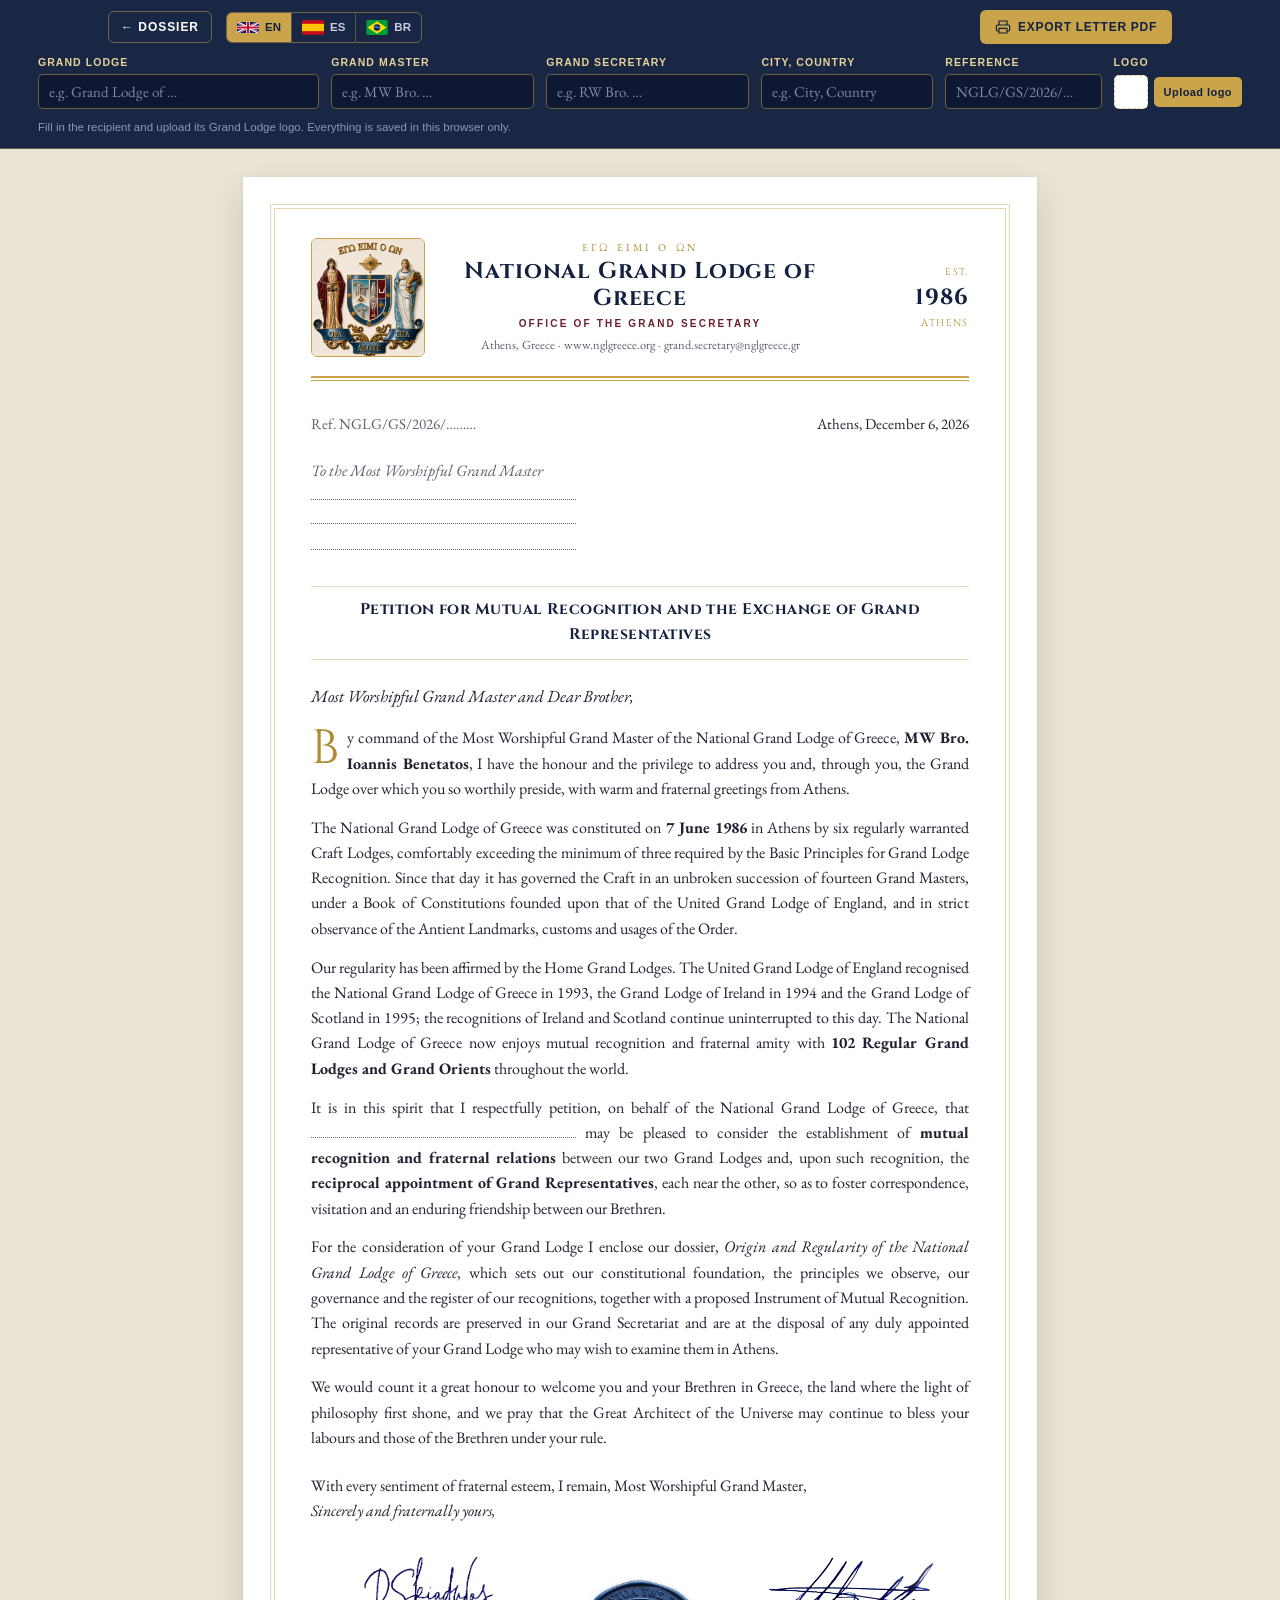
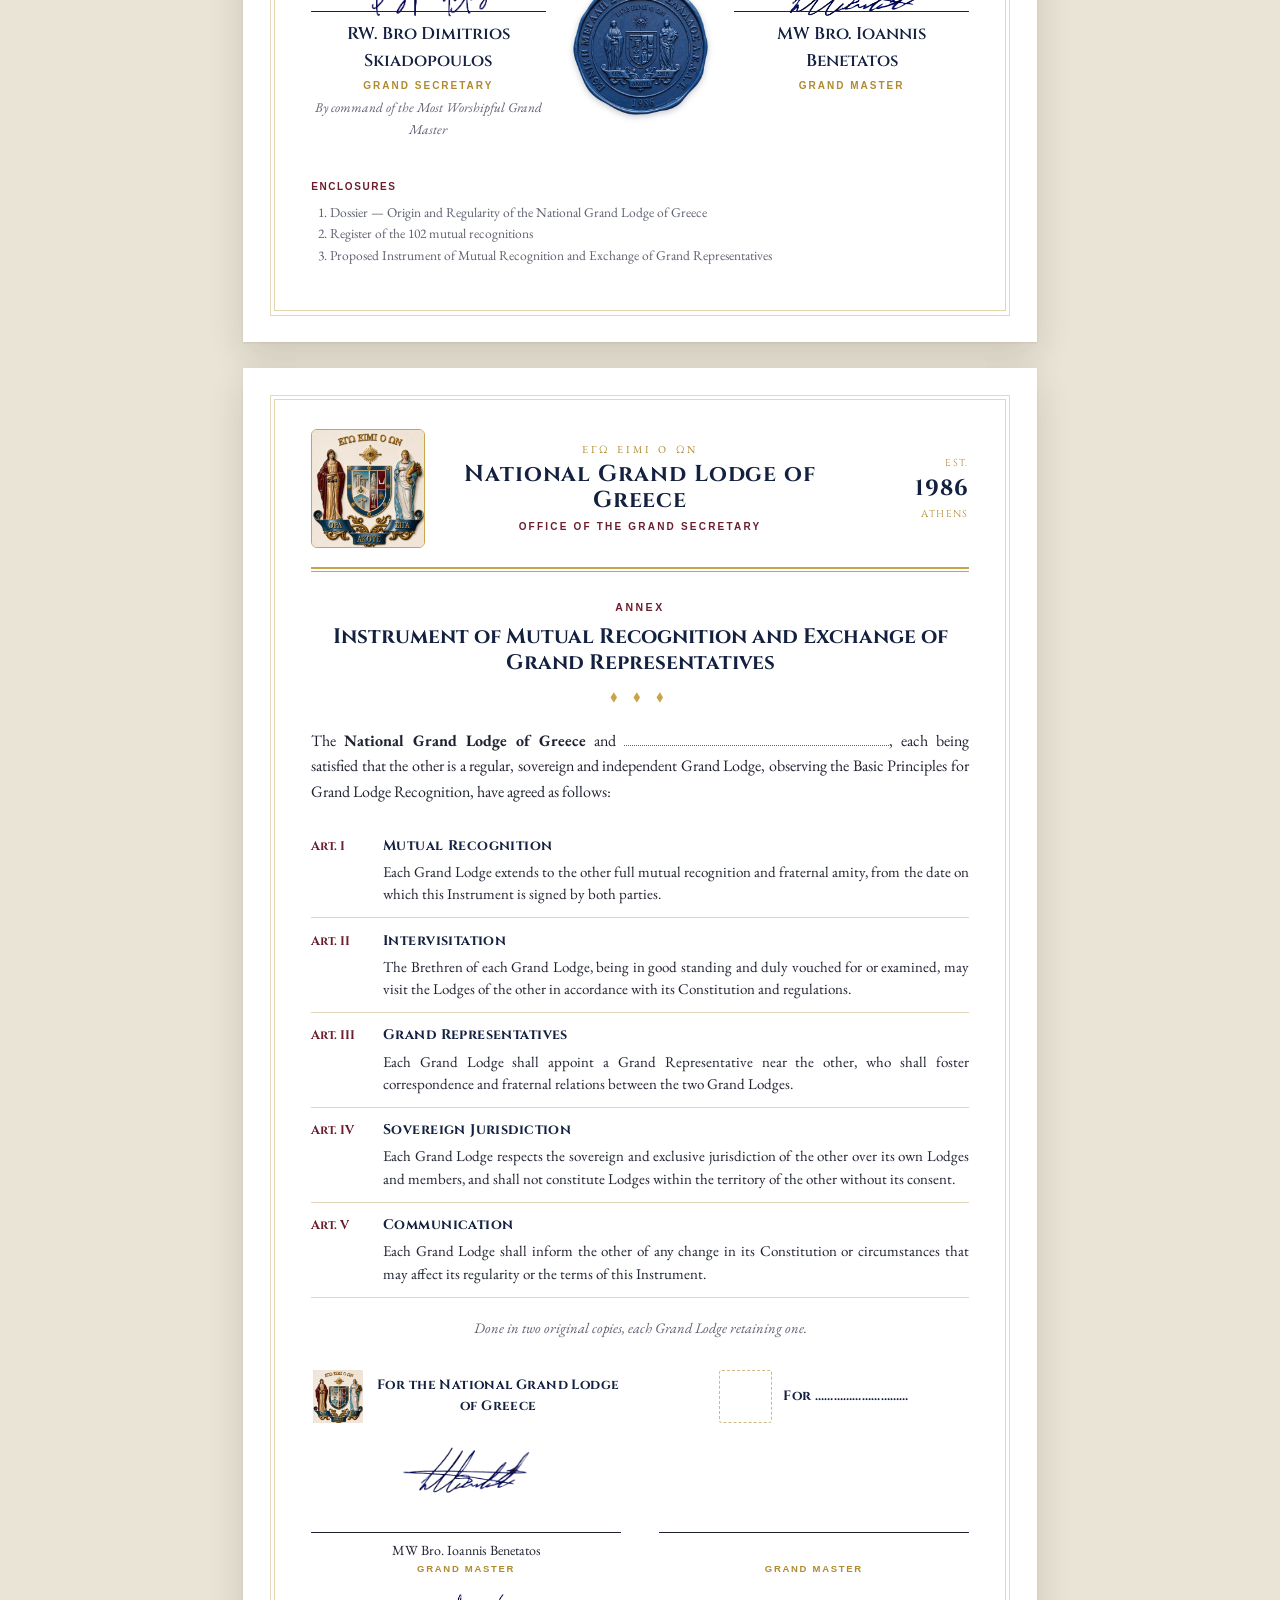
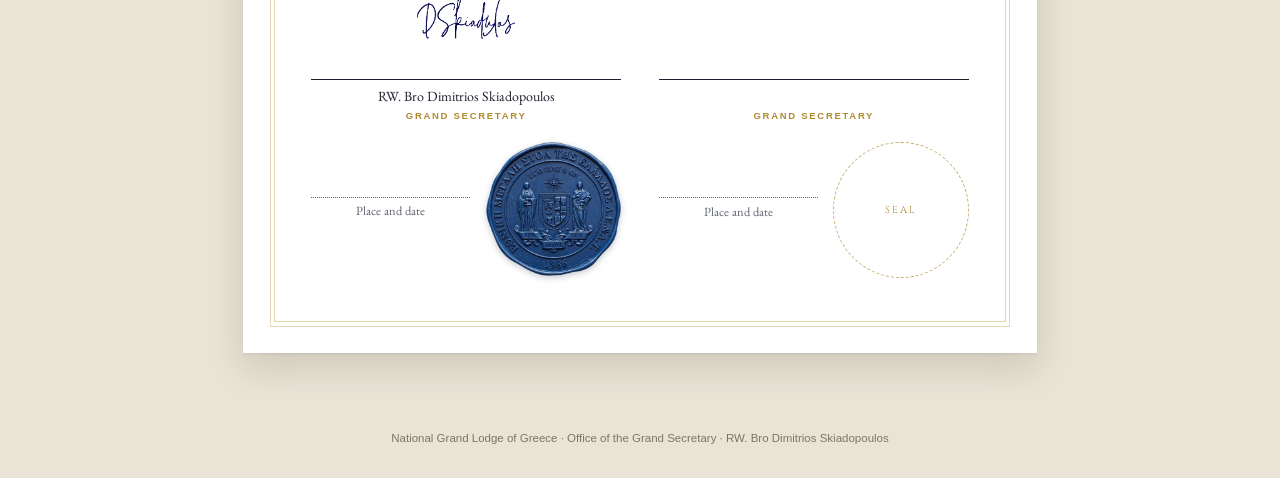
==== commit bdace06d: "Petition letter: Grand Secretary left, Grand Master right; equal larger seals - Signature row of the" ====
--- a/letter.html
+++ b/letter.html
@@ -85,14 +85,14 @@
 .sign-role{font-family:var(--sans);font-size:10px;letter-spacing:.2em;text-transform:uppercase;color:var(--gold);font-weight:700;margin-top:1mm}
 .sign-cmd{font-style:italic;color:var(--muted);font-size:13.5px;margin-top:1mm}
 .seal{width:30mm;height:30mm;border-radius:50%;border:1.5px dashed rgba(176,138,46,.7);display:flex;align-items:center;justify-content:center;font-family:var(--display);font-size:10px;letter-spacing:.2em;color:var(--gold);text-transform:uppercase;flex:none}
-.sign2{display:grid;grid-template-columns:1fr 34mm 1fr;align-items:start;gap:6mm;margin-top:8mm}
+.sign2{display:grid;grid-template-columns:1fr 38mm 1fr;align-items:start;gap:6mm;margin-top:8mm}
 .sign2 .sign-block{min-width:0;text-align:center}
 .sig-img{display:block;height:17mm;width:auto;max-width:100%;margin:0 auto -2mm;position:relative;z-index:1}
-.seal-img{width:33mm;height:auto;justify-self:center;align-self:center;filter:drop-shadow(0 2px 3px rgba(19,32,63,.25))}
+.seal-img{width:36mm;height:auto;justify-self:center;align-self:center;filter:drop-shadow(0 2px 3px rgba(19,32,63,.25))}
 .sig-sm{height:13mm;margin-top:4mm;margin-bottom:-3mm}
 .sl-signed{margin-top:0}
 .sig-space{width:1px}
-.seal-sm{width:21mm;height:auto;display:block;margin:4mm auto 0}
+.seal-sm{width:36mm;height:auto;display:block;margin:0 auto}
 .encl{margin-top:9mm;font-size:13.5px;color:var(--muted);break-inside:avoid}
 .encl b{font-family:var(--sans);font-size:10px;letter-spacing:.16em;text-transform:uppercase;color:var(--burgundy)}
 .encl ol{margin:1.5mm 0 0;padding-left:5mm}
@@ -110,6 +110,9 @@
 .articles p{margin:1mm 0 0;font-size:15px;line-height:1.5;text-align:justify}
 .annex-close{margin:5mm 0 0;font-style:italic;color:var(--muted);text-align:center;font-size:14.5px}
 .parties{display:grid;grid-template-columns:1fr 1fr;gap:10mm;margin-top:8mm;break-inside:avoid}
+.pd-row{display:grid;grid-template-columns:1fr 36mm;gap:4mm;align-items:center;margin-top:5mm}
+.pd-row .pd{margin-top:0!important}
+.seal-sm-ph{width:36mm!important;height:36mm!important;margin:0!important}
 .party-head{display:flex;align-items:center;justify-content:center;gap:3mm;margin-bottom:6mm}
 .party-head h5{margin:0!important;min-height:0!important;text-align:left}
 .party-logo{width:14mm;height:14mm;flex:none;object-fit:contain;border-radius:3px}
@@ -161,8 +164,8 @@
   .annex-head{margin:2mm 0 2mm}
   .annex-head h2{font-size:17px}
   .annex-head .orn{margin-top:1.5mm}
-  .annex-intro{font-size:14.5px;margin-bottom:3mm}
-  .articles li{padding:1.3mm 0;grid-template-columns:14mm 1fr}
+  .annex-intro{font-size:14px;margin-bottom:2mm;line-height:1.45}
+  .articles li{padding:1mm 0;grid-template-columns:14mm 1fr}
   .articles p{font-size:13.5px;line-height:1.42}
   .annex-close{margin-top:3mm;font-size:13px}
   .parties{margin-top:3mm;gap:12mm}
@@ -171,14 +174,15 @@
   .party .pd{margin-top:5mm}
   .party .seal{width:16mm;height:16mm;margin-top:3mm;font-size:7px}
   .sig-sm{height:9mm;margin-top:1mm;margin-bottom:-1.2mm}
-  #annex .sl{margin-top:5mm}
+  #annex .sl{margin-top:4mm}
   #annex .sl-signed{margin-top:0}
   .party .pd{margin-top:3mm}
-  .articles p{font-size:13px}
-  .seal-sm{width:15mm;height:auto;margin-top:2mm}
+  .articles p{font-size:12.6px;line-height:1.4}
+  .seal-sm{width:36mm;height:auto;margin:0}
   .sign2{margin-top:5mm}
   .party h5{min-height:0;font-size:12px}
-  .party-head{margin-bottom:2mm}
+  .party-head{margin-bottom:1mm}
+  .pd-row{margin-top:2.5mm}
   .party-logo{width:10mm;height:10mm}
   .party-logo-x:not(.has){border-color:rgba(176,138,46,.35)}
   .rcp-logo{width:26mm;height:26mm}
@@ -252,16 +256,16 @@
     <div class="closing"><div data-t="closing"></div><div class="c2" data-t="closing2"></div></div>
     <div class="sign sign2">
       <div class="sign-block">
-        <img class="sig-img" src="assets/signatures/benetatos.png" alt="Signature of MW Bro. Ioannis Benetatos">
-        <div class="sign-line"><div class="sign-name" data-t="ngmName"></div></div>
-        <div class="sign-role" data-t="gmRole"></div>
-      </div>
-      <img class="seal-img" src="assets/signatures/nglg-seal.png" alt="Seal of the National Grand Lodge of Greece">
-      <div class="sign-block">
         <img class="sig-img" src="assets/signatures/skiadopoulos.png" alt="Signature of RW. Bro Dimitrios Skiadopoulos">
         <div class="sign-line"><div class="sign-name" data-t="signer"></div></div>
         <div class="sign-role" data-t="signerRole"></div>
         <div class="sign-cmd" data-t="byCommand"></div>
+      </div>
+      <img class="seal-img" src="assets/signatures/nglg-seal.png" alt="Seal of the National Grand Lodge of Greece">
+      <div class="sign-block">
+        <img class="sig-img" src="assets/signatures/benetatos.png" alt="Signature of MW Bro. Ioannis Benetatos">
+        <div class="sign-line"><div class="sign-name" data-t="ngmName"></div></div>
+        <div class="sign-role" data-t="gmRole"></div>
       </div>
     </div>
     <div class="encl"><b data-t="enclTitle"></b><ol id="vEncl"></ol></div>
@@ -293,8 +297,7 @@
         <div class="sl sl-signed"><div class="n" data-t="ngmName"></div><div class="r" data-t="gmRole"></div></div>
         <img class="sig-img sig-sm" src="assets/signatures/skiadopoulos.png" alt="">
         <div class="sl sl-signed"><div class="n" data-t="signer"></div><div class="r" data-t="gsRole"></div></div>
-        <div class="pd" data-t="placeDate"></div>
-        <img class="seal-img seal-sm" src="assets/signatures/nglg-seal.png" alt="">
+        <div class="pd-row"><div class="pd" data-t="placeDate"></div><img class="seal-img seal-sm" src="assets/signatures/nglg-seal.png" alt=""></div>
       </div>
       <div class="party">
         <div class="party-head"><span class="party-logo party-logo-x" id="vLogo2"></span><h5 id="vForGL"></h5></div>
@@ -302,8 +305,7 @@
         <div class="sl sl-signed"><div class="n" id="vGM2">&nbsp;</div><div class="r" data-t="gmRole"></div></div>
         <div class="sig-img sig-sm sig-space"></div>
         <div class="sl sl-signed"><div class="n" id="vGS2">&nbsp;</div><div class="r" data-t="gsRole"></div></div>
-        <div class="pd" data-t="placeDate"></div>
-        <div class="seal" data-t="seal"></div>
+        <div class="pd-row"><div class="pd" data-t="placeDate"></div><div class="seal seal-sm-ph" data-t="seal"></div></div>
       </div>
     </div>
   </article>
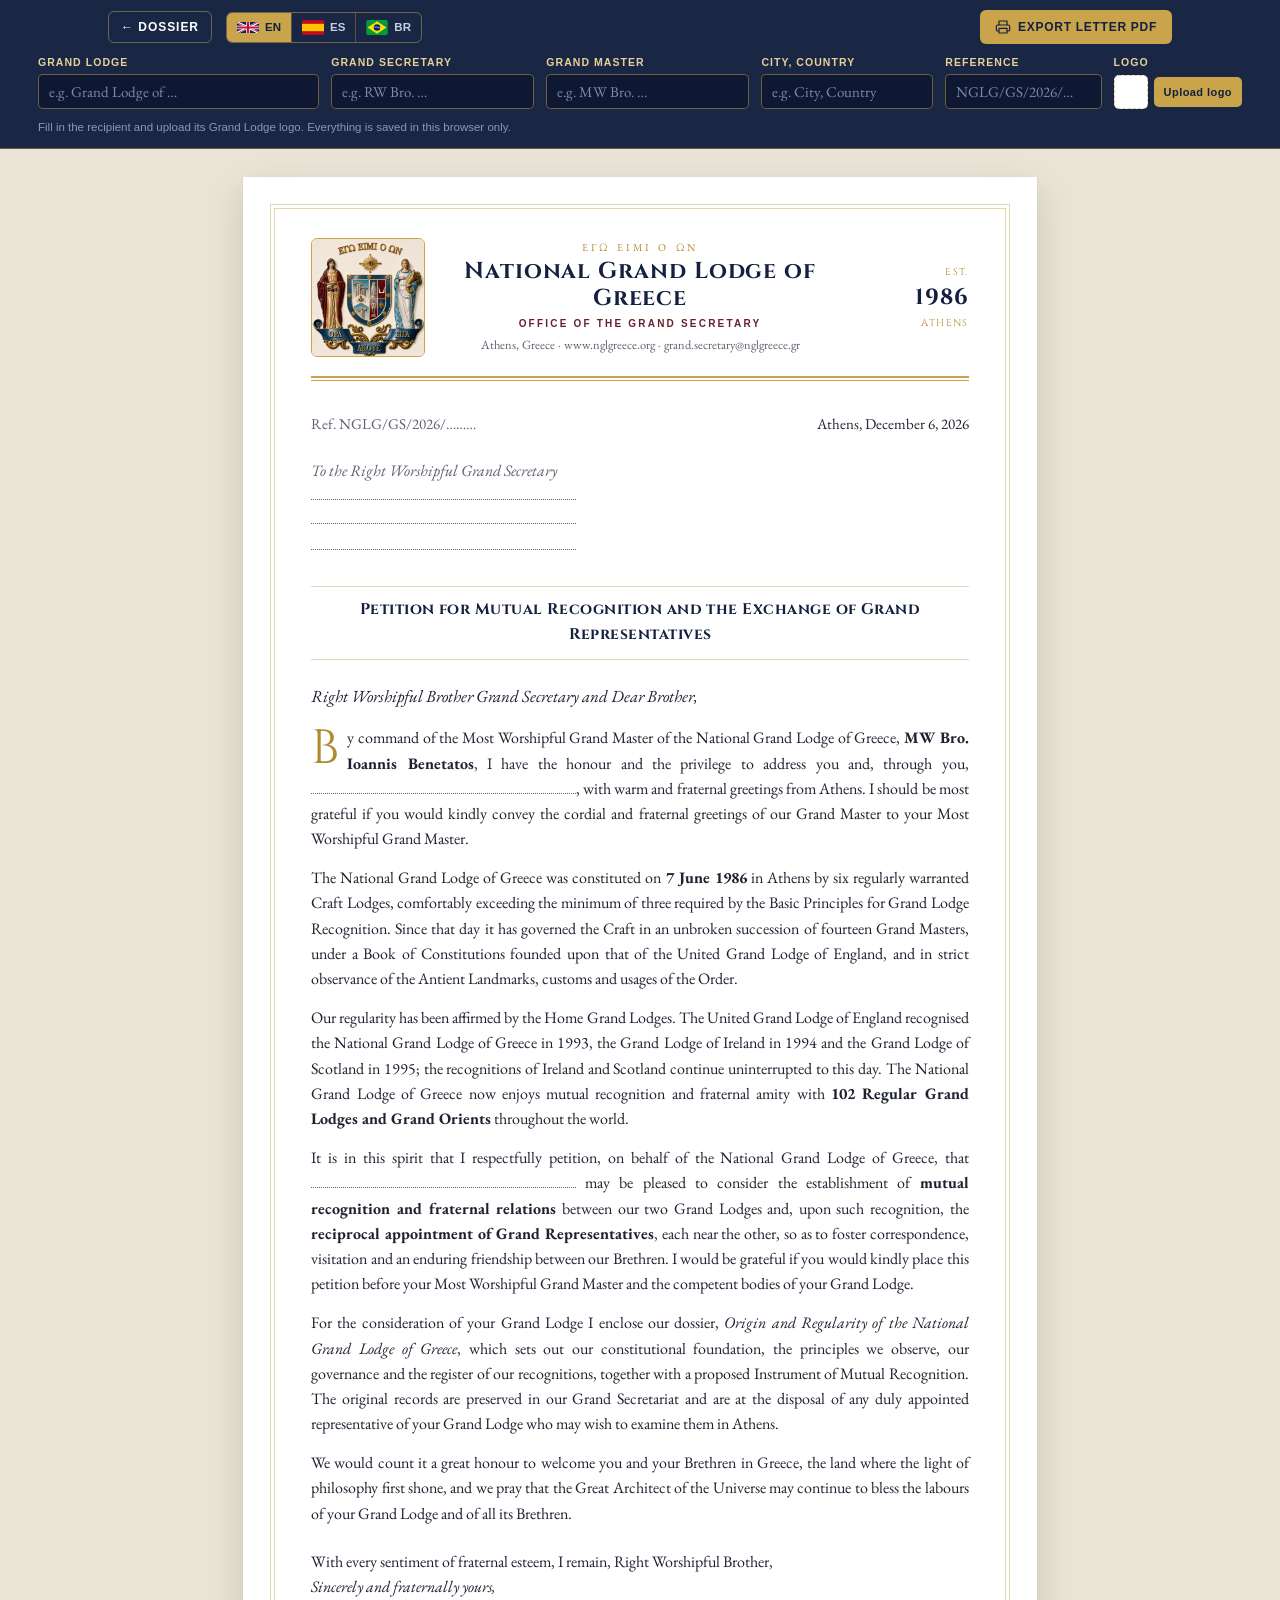
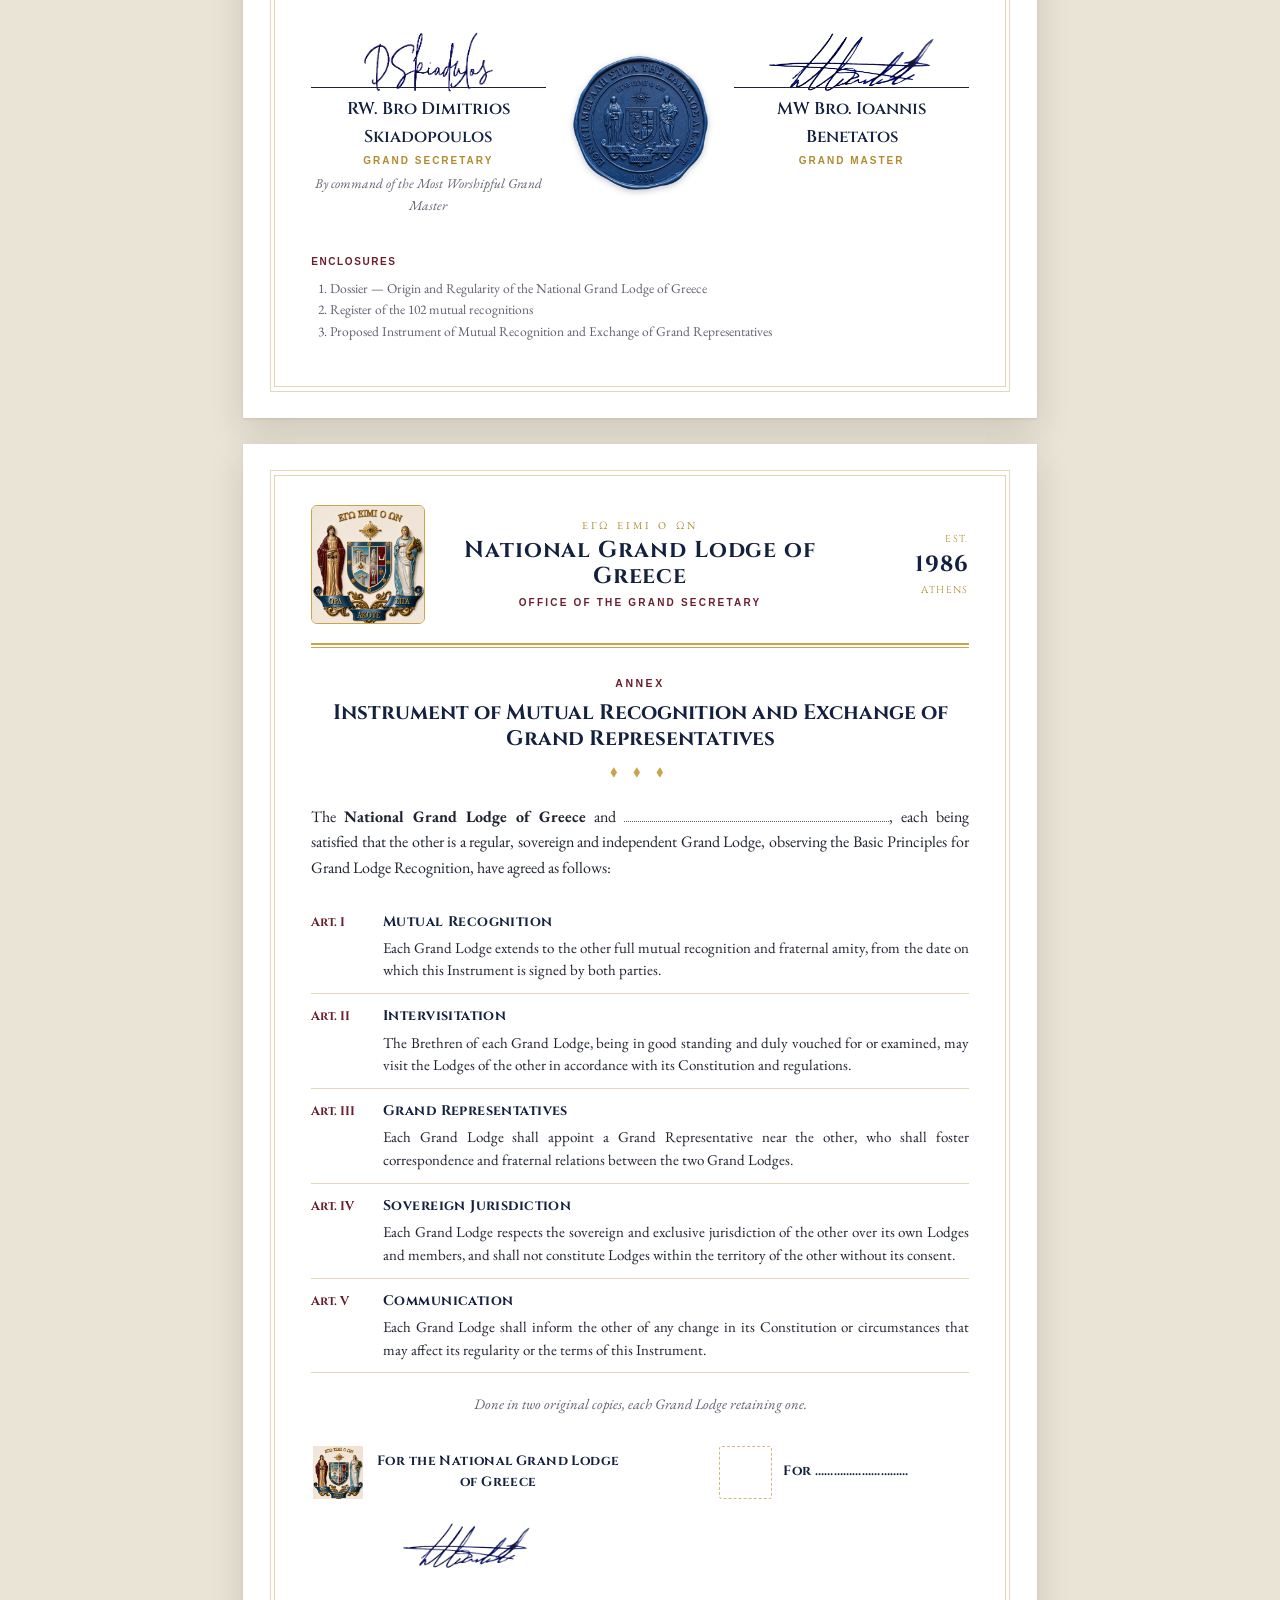
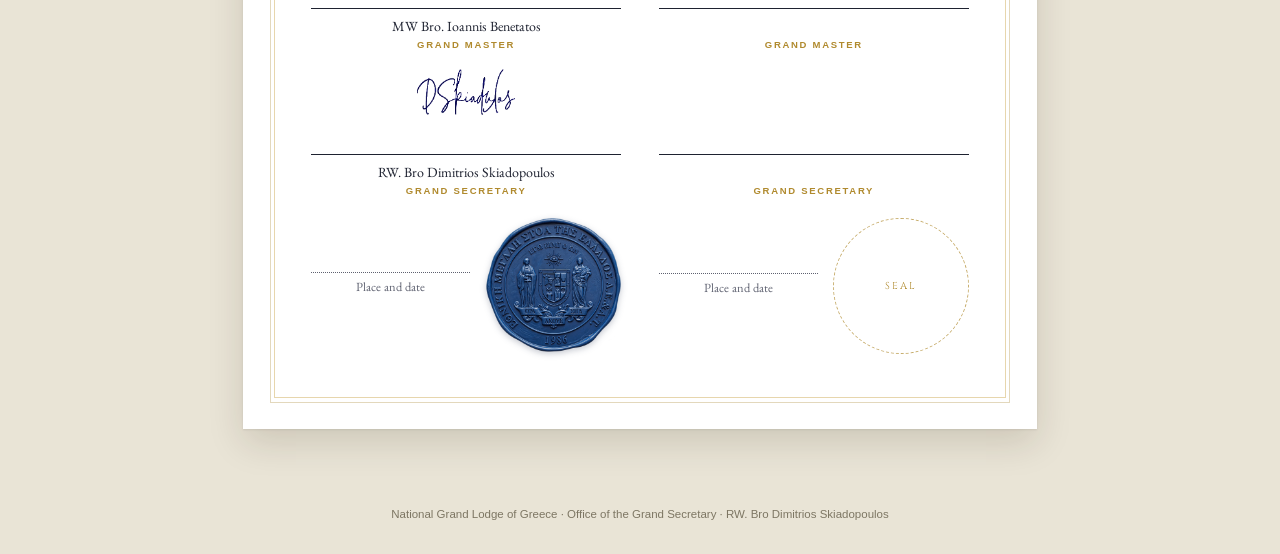
==== commit 6dfb829f: "Address the petition letter to the recipient Grand Secretary The letter now goes to the Right Worshi" ====
--- a/letter.html
+++ b/letter.html
@@ -204,8 +204,8 @@
   </div>
   <div class="fields">
     <label><span data-t="fGL"></span><input id="inGL" autocomplete="off"></label>
+    <label><span data-t="fGS"></span><input id="inGS" autocomplete="off"></label>
     <label><span data-t="fGM"></span><input id="inGM" autocomplete="off"></label>
-    <label><span data-t="fGS"></span><input id="inGS" autocomplete="off"></label>
     <label><span data-t="fPlace"></span><input id="inPlace" autocomplete="off"></label>
     <label><span data-t="fRef"></span><input id="inRef" autocomplete="off"></label>
     <div class="logo-field"><span data-t="fLogo"></span>
@@ -339,10 +339,11 @@
     $("vRef").textContent = val("Ref") || ("NGLG/GS/" + new Date().getFullYear() + "/………");
     $("vDate").textContent = (lang === "en" ? "Athens, " : "Atenas, ") +
       new Date().toLocaleDateString(T.htmlLang, { day: "numeric", month: "long", year: "numeric" });
-    $("vGM").innerHTML = val("GM") ? esc(val("GM")) : BLANK;
+    $("vGM").innerHTML = val("GS") ? esc(val("GS")) : BLANK;
+    var gmRef = val("GM") ? T.yourGMn.split("{n}").join("<strong>" + esc(val("GM")) + "</strong>") : T.yourGM;
     $("vGL").innerHTML = glHtml();
     $("vPlace").innerHTML = val("Place") ? esc(val("Place")) : BLANK;
-    $("vBody").innerHTML = T.body.map(function (p) { return "<p>" + p.split("{GL}").join(glHtml()) + "</p>"; }).join("");
+    $("vBody").innerHTML = T.body.map(function (p) { return "<p>" + p.split("{GL}").join(glHtml()).split("{GM}").join(gmRef) + "</p>"; }).join("");
     $("vEncl").innerHTML = T.encl.map(function (e) { return "<li>" + esc(e) + "</li>"; }).join("");
     $("vAnnexIntro").innerHTML = T.annexIntro.split("{GL}").join(glHtml());
     $("vArticles").innerHTML = T.articles.map(function (a) { return "<li><div><h4>" + esc(a[0]) + "</h4><p>" + esc(a[1]) + "</p></div></li>"; }).join("");
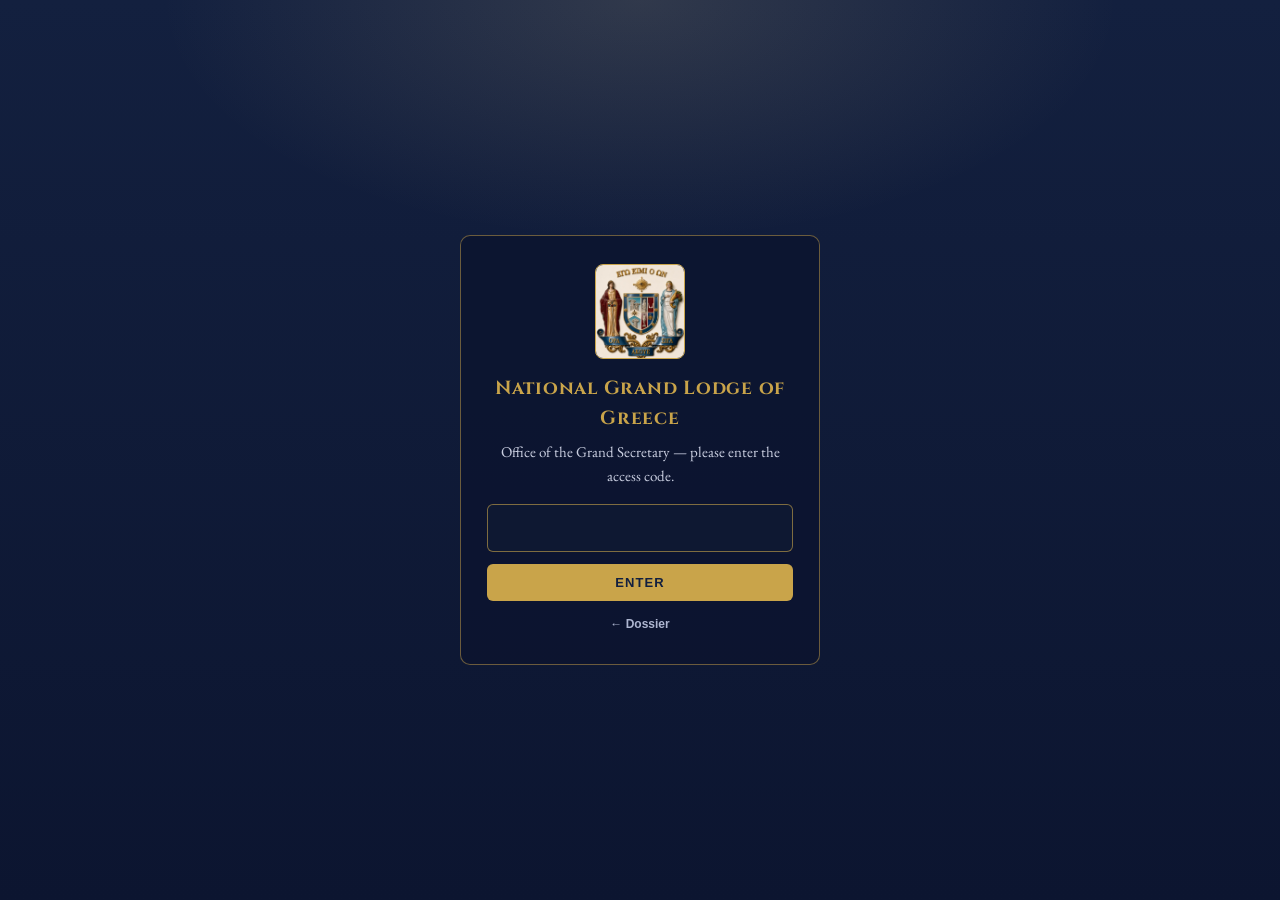
==== commit 84f4fb42: "Embed the Amity Planet globe, lock photo editing, gate the petition letter - Chapter VIII: embed ngl" ====
--- a/letter.html
+++ b/letter.html
@@ -144,6 +144,19 @@
   .blank{min-width:40mm}
   .lang span,.btn span{display:none}
 }
+
+/* access gate */
+body.gated .toolbar,body.gated main,body.gated .site-foot{display:none}
+.gate{position:fixed;inset:0;z-index:100;display:flex;align-items:center;justify-content:center;padding:20px;background:radial-gradient(800px 400px at 50% 0%,rgba(230,209,153,.14),transparent 60%),linear-gradient(180deg,#13203F,#0C1530)}
+body:not(.gated) .gate{display:none}
+.gate-box{width:100%;max-width:360px;text-align:center;color:#fff;border:1px solid rgba(201,164,74,.5);border-radius:10px;padding:28px 26px;background:rgba(12,21,48,.85)}
+.gate-box img{width:90px;margin:0 auto 14px;border-radius:8px;border:1px solid var(--gold-2)}
+.gate-box h1{font-family:var(--display);color:var(--gold-2);font-size:19px;margin:0 0 6px;letter-spacing:.04em}
+.gate-box p{margin:0 0 16px;color:#C9CEE0;font-size:15px}
+.gate-box input{width:100%;font:22px var(--sans);letter-spacing:.4em;text-align:center;padding:10px;border-radius:6px;border:1px solid rgba(201,164,74,.6);background:#0E1832;color:#fff}
+.gate-box button{margin-top:12px;width:100%;background:var(--gold-2);color:var(--navy);border:0;border-radius:6px;padding:11px;font:700 13px var(--sans);letter-spacing:.08em;text-transform:uppercase;cursor:pointer}
+.gate-err{color:#F3A6A6!important;margin:10px 0 0!important;font-size:14px!important}
+.gate-back{display:inline-block;margin-top:16px;color:#AEB6D0;font:600 12px var(--sans);text-decoration:none}
 
 /* print: A4 */
 @page{size:A4 portrait;margin:14mm 17mm 18mm}
@@ -190,7 +203,18 @@
 </style>
 <style id="runStyle"></style>
 </head>
-<body>
+<body class="gated">
+<div class="gate" id="gate" role="dialog" aria-modal="true" aria-labelledby="gateTitle">
+  <form class="gate-box" id="gateForm" autocomplete="off">
+    <img src="assets/nglg-crest.jpg" alt="">
+    <h1 id="gateTitle">National Grand Lodge of Greece</h1>
+    <p id="gateText">Office of the Grand Secretary — enter the access code.</p>
+    <input id="gateCode" type="password" inputmode="numeric" autocomplete="off" aria-label="Access code" required>
+    <button type="submit" id="gateBtn">Enter</button>
+    <p class="gate-err" id="gateErr" hidden></p>
+    <a class="gate-back" href="index.html">← Dossier</a>
+  </form>
+</div>
 
 <header class="toolbar">
   <div class="tb-row">
@@ -314,6 +338,7 @@
 
 <footer class="site-foot"><span data-t="runFooter"></span></footer>
 
+<script src="assets/gate.js"></script>
 <script src="assets/letter-i18n.js"></script>
 <script>
 (function () {
@@ -385,11 +410,16 @@
     r.readAsDataURL(f);
   }
 
+  function gateTexts() {
+    $("gateTitle").textContent = T.orgName; $("gateText").textContent = T.gateText;
+    $("gateBtn").textContent = T.gateBtn; $("gateCode").setAttribute("aria-label", T.gateBtn);
+  }
   function setLang(l) {
     lang = l; T = L[l]; store("nglg.lang", l);
     var b = document.querySelectorAll("#langGroup button");
     for (var i = 0; i < b.length; i++) b[i].setAttribute("aria-pressed", b[i].dataset.lang === l ? "true" : "false");
     render();
+    gateTexts();
   }
 
   document.addEventListener("DOMContentLoaded", function () {
@@ -400,11 +430,28 @@
       el.addEventListener("input", function () { store("nglg.letter." + f, el.value); render(); });
     });
     $("langGroup").addEventListener("click", function (e) { var b = e.target.closest("button[data-lang]"); if (b) setLang(b.dataset.lang); });
-    $("btnPrint").addEventListener("click", function () { window.print(); });
+    function printWhenImagesReady() {
+      var imgs = Array.prototype.slice.call(document.images);
+      imgs.forEach(function (i) { i.loading = "eager"; });
+      Promise.all(imgs.map(function (i) {
+        if (i.complete) return i.decode ? i.decode().catch(function () {}) : null;
+        return new Promise(function (r) { i.addEventListener("load", r, { once: true }); i.addEventListener("error", r, { once: true }); });
+      })).then(function () { window.print(); });
+    }
+    $("btnPrint").addEventListener("click", printWhenImagesReady);
     logo = store("nglg.letter.logo") || null;
     $("logoPick").addEventListener("click", function () { $("logoInput").value = ""; $("logoInput").click(); });
     $("logoInput").addEventListener("change", onLogoFile);
     $("logoClear").addEventListener("click", function () { setLogo(null); });
+    function openGate() { document.body.classList.remove("gated"); }
+    if (window.NGLG_GATE.isUnlocked()) openGate();
+    $("gateForm").addEventListener("submit", function (e) {
+      e.preventDefault();
+      window.NGLG_GATE.tryCode($("gateCode").value).then(function (ok) {
+        if (ok) { openGate(); $("gateErr").hidden = true; }
+        else { $("gateErr").textContent = T.codeWrong; $("gateErr").hidden = false; $("gateCode").select(); }
+      });
+    });
     var ql = q.get("lang"), sl = store("nglg.lang");
     setLang(LANGS.indexOf(ql) > -1 ? ql : LANGS.indexOf(sl) > -1 ? sl : "en");
   });
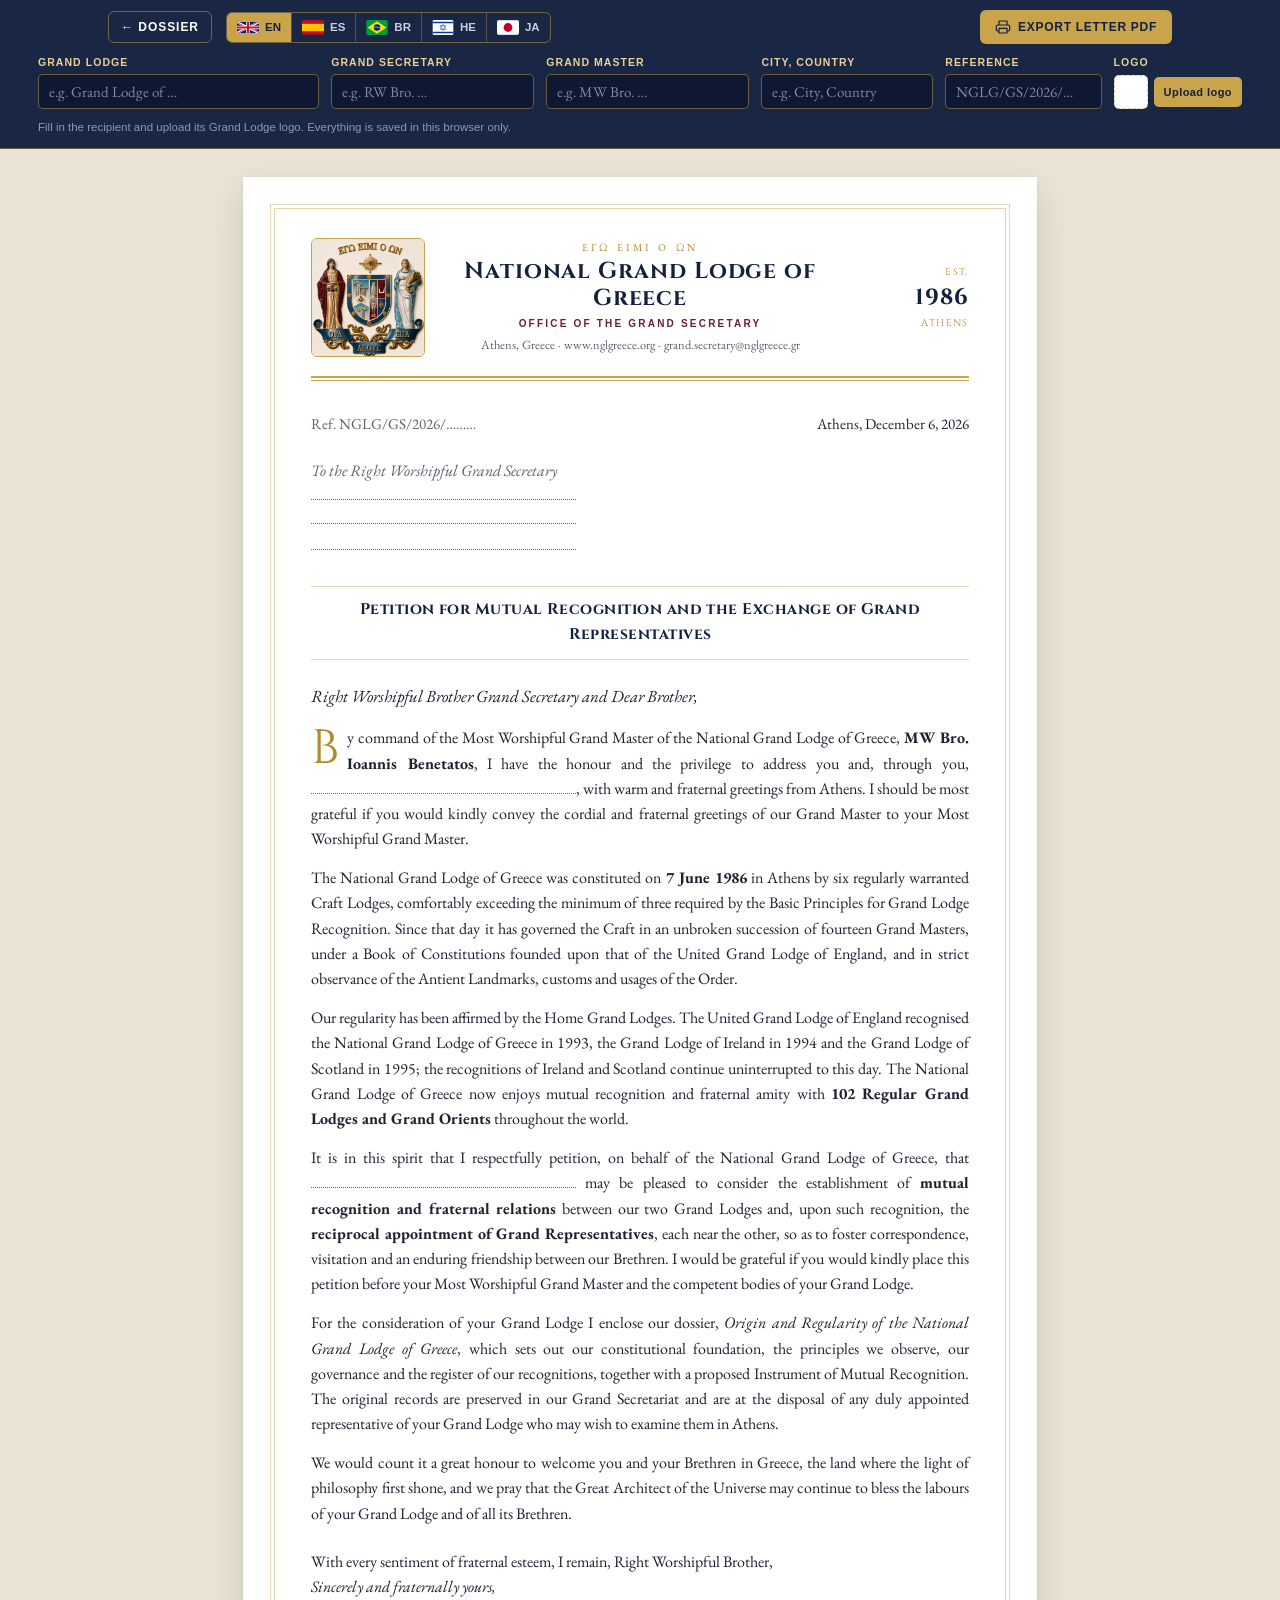
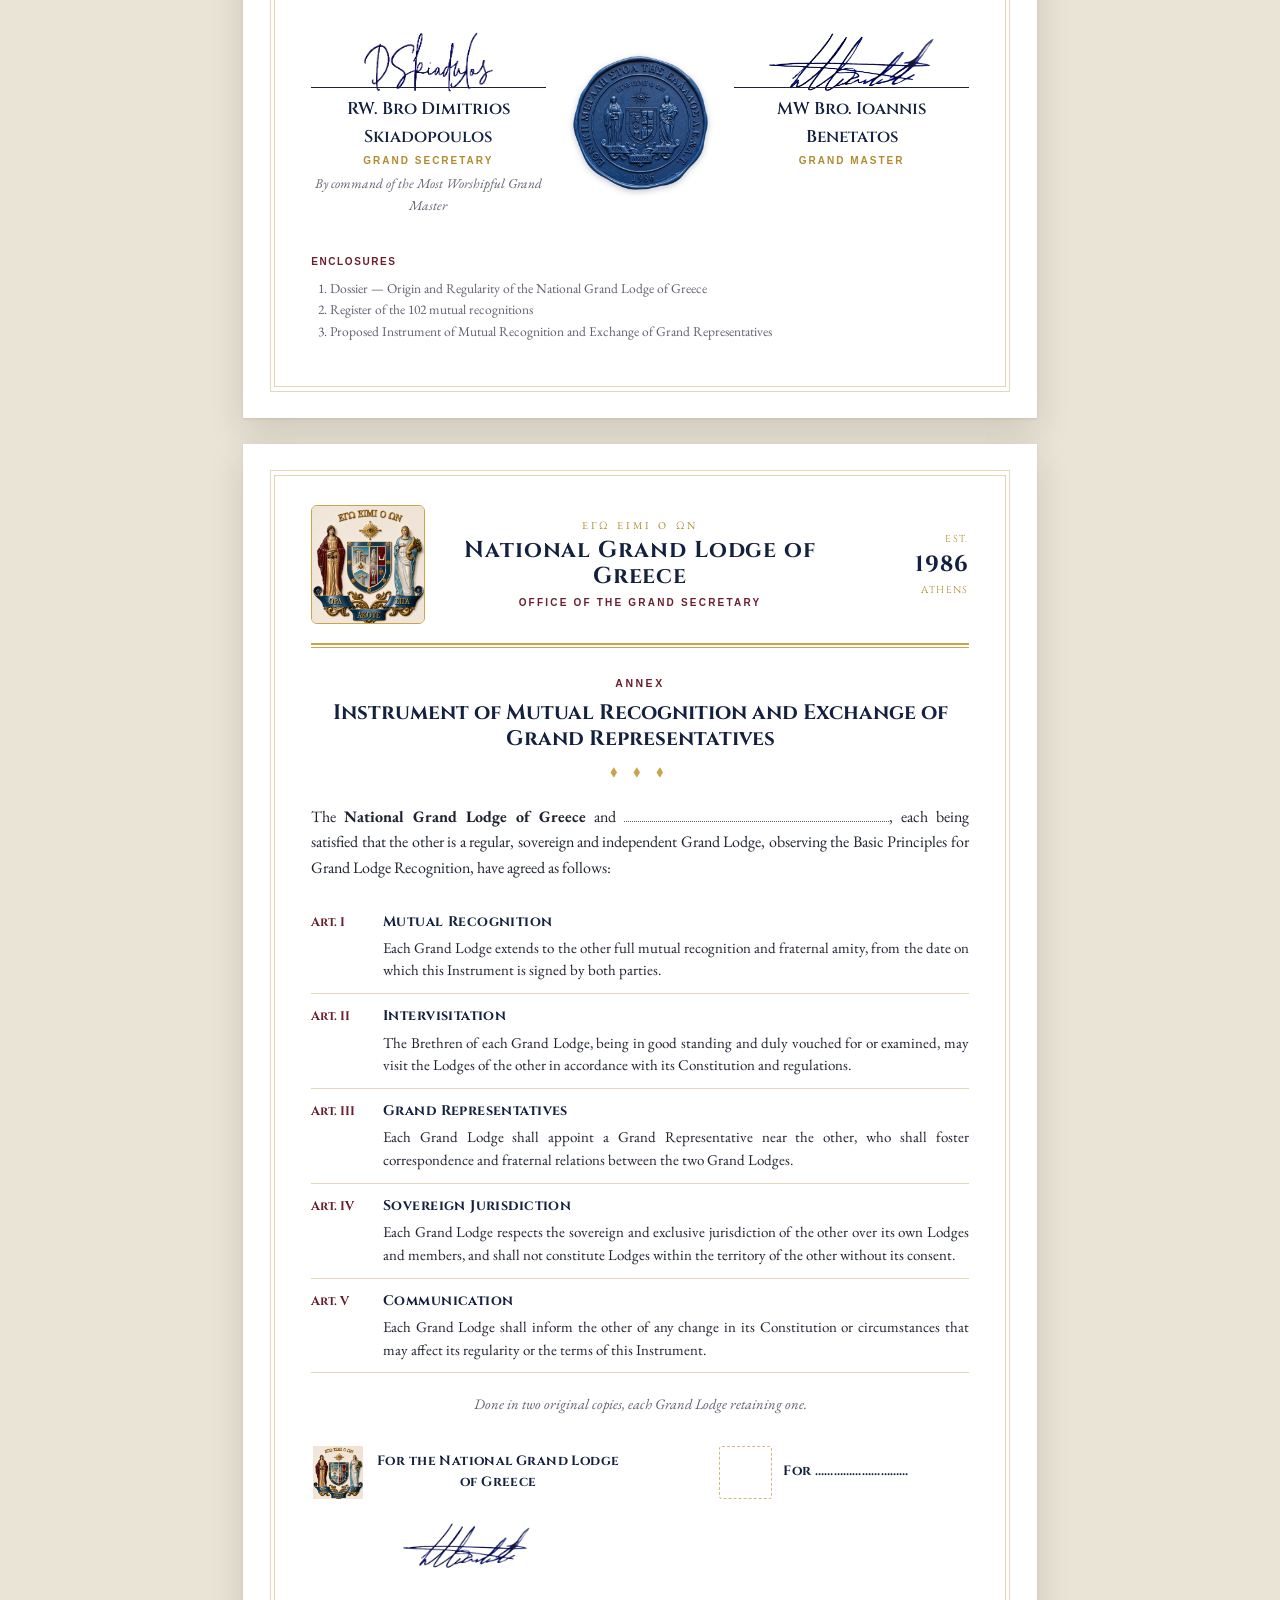
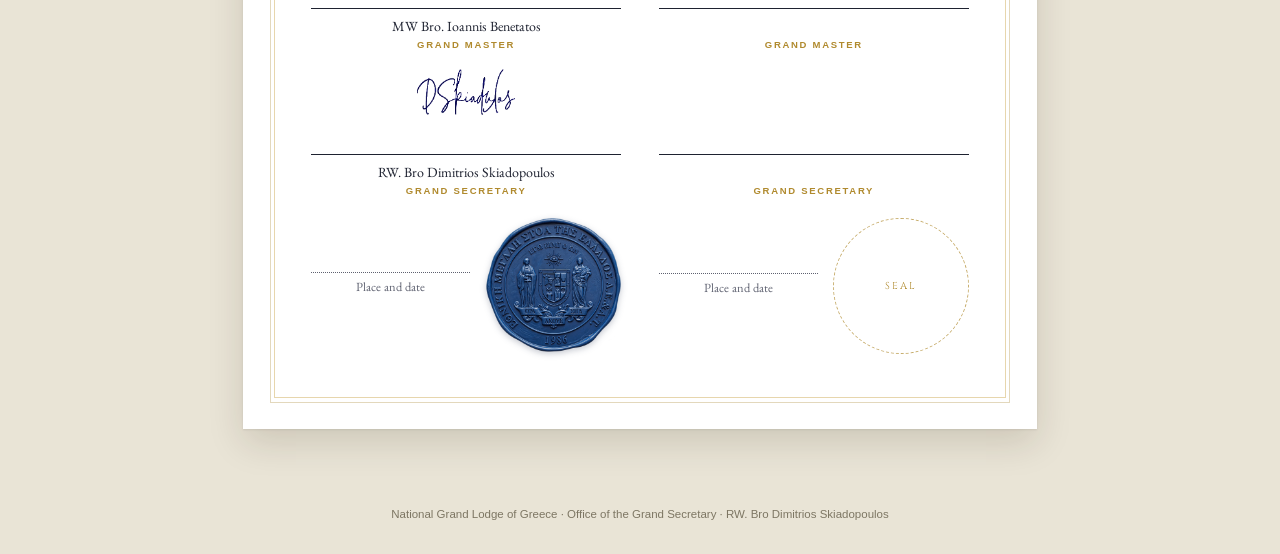
==== commit b890bfbf: "Add Hebrew and Japanese dossier, petition and annex translations from English" ====
--- a/letter.html
+++ b/letter.html
@@ -144,19 +144,6 @@
   .blank{min-width:40mm}
   .lang span,.btn span{display:none}
 }
-
-/* access gate */
-body.gated .toolbar,body.gated main,body.gated .site-foot{display:none}
-.gate{position:fixed;inset:0;z-index:100;display:flex;align-items:center;justify-content:center;padding:20px;background:radial-gradient(800px 400px at 50% 0%,rgba(230,209,153,.14),transparent 60%),linear-gradient(180deg,#13203F,#0C1530)}
-body:not(.gated) .gate{display:none}
-.gate-box{width:100%;max-width:360px;text-align:center;color:#fff;border:1px solid rgba(201,164,74,.5);border-radius:10px;padding:28px 26px;background:rgba(12,21,48,.85)}
-.gate-box img{width:90px;margin:0 auto 14px;border-radius:8px;border:1px solid var(--gold-2)}
-.gate-box h1{font-family:var(--display);color:var(--gold-2);font-size:19px;margin:0 0 6px;letter-spacing:.04em}
-.gate-box p{margin:0 0 16px;color:#C9CEE0;font-size:15px}
-.gate-box input{width:100%;font:22px var(--sans);letter-spacing:.4em;text-align:center;padding:10px;border-radius:6px;border:1px solid rgba(201,164,74,.6);background:#0E1832;color:#fff}
-.gate-box button{margin-top:12px;width:100%;background:var(--gold-2);color:var(--navy);border:0;border-radius:6px;padding:11px;font:700 13px var(--sans);letter-spacing:.08em;text-transform:uppercase;cursor:pointer}
-.gate-err{color:#F3A6A6!important;margin:10px 0 0!important;font-size:14px!important}
-.gate-back{display:inline-block;margin-top:16px;color:#AEB6D0;font:600 12px var(--sans);text-decoration:none}
 
 /* print: A4 */
 @page{size:A4 portrait;margin:14mm 17mm 18mm}
@@ -202,19 +189,9 @@
 }
 </style>
 <style id="runStyle"></style>
+<link rel="stylesheet" href="assets/locales.css">
 </head>
-<body class="gated">
-<div class="gate" id="gate" role="dialog" aria-modal="true" aria-labelledby="gateTitle">
-  <form class="gate-box" id="gateForm" autocomplete="off">
-    <img src="assets/nglg-crest.jpg" alt="">
-    <h1 id="gateTitle">National Grand Lodge of Greece</h1>
-    <p id="gateText">Office of the Grand Secretary — enter the access code.</p>
-    <input id="gateCode" type="password" inputmode="numeric" autocomplete="off" aria-label="Access code" required>
-    <button type="submit" id="gateBtn">Enter</button>
-    <p class="gate-err" id="gateErr" hidden></p>
-    <a class="gate-back" href="index.html">← Dossier</a>
-  </form>
-</div>
+<body>
 
 <header class="toolbar">
   <div class="tb-row">
@@ -223,6 +200,9 @@
       <button type="button" data-lang="en" title="English"><svg viewBox="0 0 60 30" aria-hidden="true"><clipPath id="gbc"><path d="M0 0v30h60V0z"/></clipPath><clipPath id="gbt"><path d="M30 15h30v15zv15H0zH0V0zV0h30z"/></clipPath><g clip-path="url(#gbc)"><path d="M0 0v30h60V0z" fill="#012169"/><path d="M0 0l60 30m0-30L0 30" stroke="#fff" stroke-width="6"/><path d="M0 0l60 30m0-30L0 30" clip-path="url(#gbt)" stroke="#C8102E" stroke-width="4"/><path d="M30 0v30M0 15h60" stroke="#fff" stroke-width="10"/><path d="M30 0v30M0 15h60" stroke="#C8102E" stroke-width="6"/></g></svg><span>EN</span></button>
       <button type="button" data-lang="es" title="Español"><svg viewBox="0 0 750 500" aria-hidden="true"><rect width="750" height="500" fill="#c60b1e"/><rect width="750" height="250" y="125" fill="#ffc400"/></svg><span>ES</span></button>
       <button type="button" data-lang="pt" title="Português (Brasil)"><svg viewBox="0 0 720 504" aria-hidden="true"><rect width="720" height="504" fill="#009c3b"/><path d="M360 42 678 252 360 462 42 252z" fill="#ffdf00"/><circle cx="360" cy="252" r="110" fill="#002776"/><path d="M252 230c70-14 160-4 218 36l-6 14c-56-38-142-48-210-34z" fill="#fff"/></svg><span>BR</span></button>
+
+        <button type="button" data-lang="he" title="עברית" aria-label="עברית — Hebrew"><svg viewBox="0 0 66 48" aria-hidden="true"><rect width="66" height="48" fill="#fff"/><path d="M0 8h66M0 40h66" stroke="#0038b8" stroke-width="5"/><path d="M33 14l9 16H24zM33 34l9-16H24z" fill="none" stroke="#0038b8" stroke-width="1.6"/></svg><span>HE</span></button>
+        <button type="button" data-lang="ja" title="日本語" aria-label="日本語 — Japanese"><svg viewBox="0 0 60 40" aria-hidden="true"><rect width="60" height="40" fill="#fff"/><circle cx="30" cy="20" r="12" fill="#bc002d"/></svg><span>JA</span></button>
     </div>
     <button type="button" class="btn" id="btnPrint"><svg viewBox="0 0 24 24" aria-hidden="true"><path d="M6 9V3h12v6M6 18H4a2 2 0 0 1-2-2v-5a2 2 0 0 1 2-2h16a2 2 0 0 1 2 2v5a2 2 0 0 1-2 2h-2M6 14h12v7H6z" fill="none" stroke="currentColor" stroke-width="1.8" stroke-linejoin="round"/></svg><span data-t="exportPdf"></span></button>
   </div>
@@ -338,12 +318,13 @@
 
 <footer class="site-foot"><span data-t="runFooter"></span></footer>
 
-<script src="assets/gate.js"></script>
 <script src="assets/letter-i18n.js"></script>
+<script src="assets/letter-i18n-he-ja.js"></script>
+<script src="assets/locale-support.js"></script>
 <script>
 (function () {
   "use strict";
-  var L = window.NGLG_LETTER, LANGS = ["en", "es", "pt"], lang = "en", T = L.en;
+  var L = window.NGLG_LETTER, LANGS = ["en", "es", "pt", "he", "ja"], lang = "en", T = L.en;
   function $(id) { return document.getElementById(id); }
   function esc(s) { return String(s).replace(/[&<>"']/g, function (c) { return { "&": "&amp;", "<": "&lt;", ">": "&gt;", '"': "&quot;", "'": "&#39;" }[c]; }); }
   function store(k, v) { try { if (v === undefined) return localStorage.getItem(k); localStorage.setItem(k, v); } catch (e) {} return null; }
@@ -355,6 +336,7 @@
 
   function render() {
     document.documentElement.lang = T.htmlLang;
+    document.documentElement.dir = lang === "he" ? "rtl" : "ltr";
     document.title = T.docTitle;
     var n = document.querySelectorAll("[data-t]");
     for (var i = 0; i < n.length; i++) { var v = T[n[i].dataset.t]; if (v !== undefined) n[i].innerHTML = v; }
@@ -362,7 +344,7 @@
     $("inRef").placeholder = "NGLG/GS/" + new Date().getFullYear() + "/…";
 
     $("vRef").textContent = val("Ref") || ("NGLG/GS/" + new Date().getFullYear() + "/………");
-    $("vDate").textContent = (lang === "en" ? "Athens, " : "Atenas, ") +
+    $("vDate").textContent = ({en:"Athens, ",es:"Atenas, ",pt:"Atenas, ",he:"אתונה, ",ja:"アテネ、"}[lang]) +
       new Date().toLocaleDateString(T.htmlLang, { day: "numeric", month: "long", year: "numeric" });
     $("vGM").innerHTML = val("GS") ? esc(val("GS")) : BLANK;
     var gmRef = val("GM") ? T.yourGMn.split("{n}").join("<strong>" + esc(val("GM")) + "</strong>") : T.yourGM;
@@ -380,6 +362,7 @@
     $("runStyle").textContent = "@page{@bottom-left{content:" + JSON.stringify(T.runFooter) +
       ";font-family:'EB Garamond',Georgia,serif;font-size:8pt;color:#5E6170}@bottom-right{content:counter(page) ' / ' counter(pages);font-family:'Cinzel',Georgia,serif;font-size:8pt;color:#B08A2E}}";
     $("backLink").href = "index.html?lang=" + lang;
+    window.NGLG_applyLocale(lang, T);
   }
 
   var logo = null;
@@ -410,16 +393,11 @@
     r.readAsDataURL(f);
   }
 
-  function gateTexts() {
-    $("gateTitle").textContent = T.orgName; $("gateText").textContent = T.gateText;
-    $("gateBtn").textContent = T.gateBtn; $("gateCode").setAttribute("aria-label", T.gateBtn);
-  }
   function setLang(l) {
     lang = l; T = L[l]; store("nglg.lang", l);
     var b = document.querySelectorAll("#langGroup button");
     for (var i = 0; i < b.length; i++) b[i].setAttribute("aria-pressed", b[i].dataset.lang === l ? "true" : "false");
     render();
-    gateTexts();
   }
 
   document.addEventListener("DOMContentLoaded", function () {
@@ -443,15 +421,6 @@
     $("logoPick").addEventListener("click", function () { $("logoInput").value = ""; $("logoInput").click(); });
     $("logoInput").addEventListener("change", onLogoFile);
     $("logoClear").addEventListener("click", function () { setLogo(null); });
-    function openGate() { document.body.classList.remove("gated"); }
-    if (window.NGLG_GATE.isUnlocked()) openGate();
-    $("gateForm").addEventListener("submit", function (e) {
-      e.preventDefault();
-      window.NGLG_GATE.tryCode($("gateCode").value).then(function (ok) {
-        if (ok) { openGate(); $("gateErr").hidden = true; }
-        else { $("gateErr").textContent = T.codeWrong; $("gateErr").hidden = false; $("gateCode").select(); }
-      });
-    });
     var ql = q.get("lang"), sl = store("nglg.lang");
     setLang(LANGS.indexOf(ql) > -1 ? ql : LANGS.indexOf(sl) > -1 ? sl : "en");
   });
@@ -459,3 +428,4 @@
 </script>
 </body>
 </html>
+
--- a/assets/locales.css
+++ b/assets/locales.css
@@ -0,0 +1,34 @@
+/* Shared screen/print support for Hebrew and horizontal Japanese. */
+html:lang(he){--serif:"Noto Serif Hebrew","David","Arial",serif;--display:"Noto Serif Hebrew","David","Arial",serif;--sans:"Arial",sans-serif}
+html:lang(ja){--serif:"Noto Serif CJK JP","Yu Mincho","Hiragino Mincho ProN",serif;--display:"Noto Serif CJK JP","Yu Mincho",serif;--sans:"Noto Sans CJK JP","Yu Gothic","Hiragino Kaku Gothic ProN",sans-serif;line-break:strict;word-break:normal}
+html:lang(he) body,html:lang(ja) body{overflow-wrap:anywhere}
+html:lang(he) .cover-title,html:lang(ja) .cover-title{font-size:clamp(26px,5vw,48px)}
+html:lang(he) .dropcap::first-letter,html:lang(ja) .dropcap::first-letter{float:none;font-size:inherit;line-height:inherit;margin:0}
+html:lang(he) .toolbar,html:lang(he) .lang{direction:ltr}
+html:lang(he) .toc-list .ey{margin-left:0;margin-right:auto;text-align:left}
+html:lang(he) .note{padding-left:0;padding-right:16px;border-left:0;border-right:2px solid var(--gold-2)}
+html:lang(he) .facts-group li{padding-left:0;padding-right:22px}
+html:lang(he) .facts-group li::before{left:auto;right:0}
+html:lang(he) .history{border-left:1px solid var(--line);border-right:4px solid var(--gold-2)}
+html:lang(he) .timeline{padding-left:0;padding-right:28px}
+html:lang(he) .timeline::before{left:auto;right:6px}
+html:lang(he) .timeline li{padding-left:0;padding-right:18px}
+html:lang(he) .timeline li::before{left:auto;right:-27px}
+html:lang(he) .register thead th,html:lang(he) .hist-doc-cap,html:lang(he) .contact,html:lang(he) .party-head h5{text-align:start}
+html:lang(he) .register .gl{direction:ltr;text-align:left}
+html:lang(he) .register td.no,html:lang(he) .gm-list .t{direction:ltr;unicode-bidi:isolate}
+html:lang(he) .encl ol{padding-left:0;padding-right:5mm}
+html:lang(he) .head-r{text-align:left}
+html:lang(he) input{text-align:start}
+html:lang(he) input#inRef{direction:ltr}
+html:lang(he) bdi{unicode-bidi:isolate}
+html:lang(ja) .body p,html:lang(he) .body p{line-height:1.75}
+html:lang(ja) .cover-kicker,html:lang(ja) .eyebrow,html:lang(he) .cover-kicker,html:lang(he) .eyebrow{letter-spacing:.03em}
+@media(max-width:600px){.toolbar-inner .tools{flex-wrap:wrap}.lang{flex-shrink:0}html:lang(he) .contact{text-align:center}}
+@media print{
+ html:lang(he) .facts-group li{padding-right:4.5mm}
+ html:lang(he) .note{padding-right:3mm}
+ html:lang(ja) .body p,html:lang(he) .body p{line-height:1.55}
+ html:lang(ja) .sheet,html:lang(he) .sheet{height:auto;overflow:visible}
+ html:lang(he) .medal{text-align:start}
+}
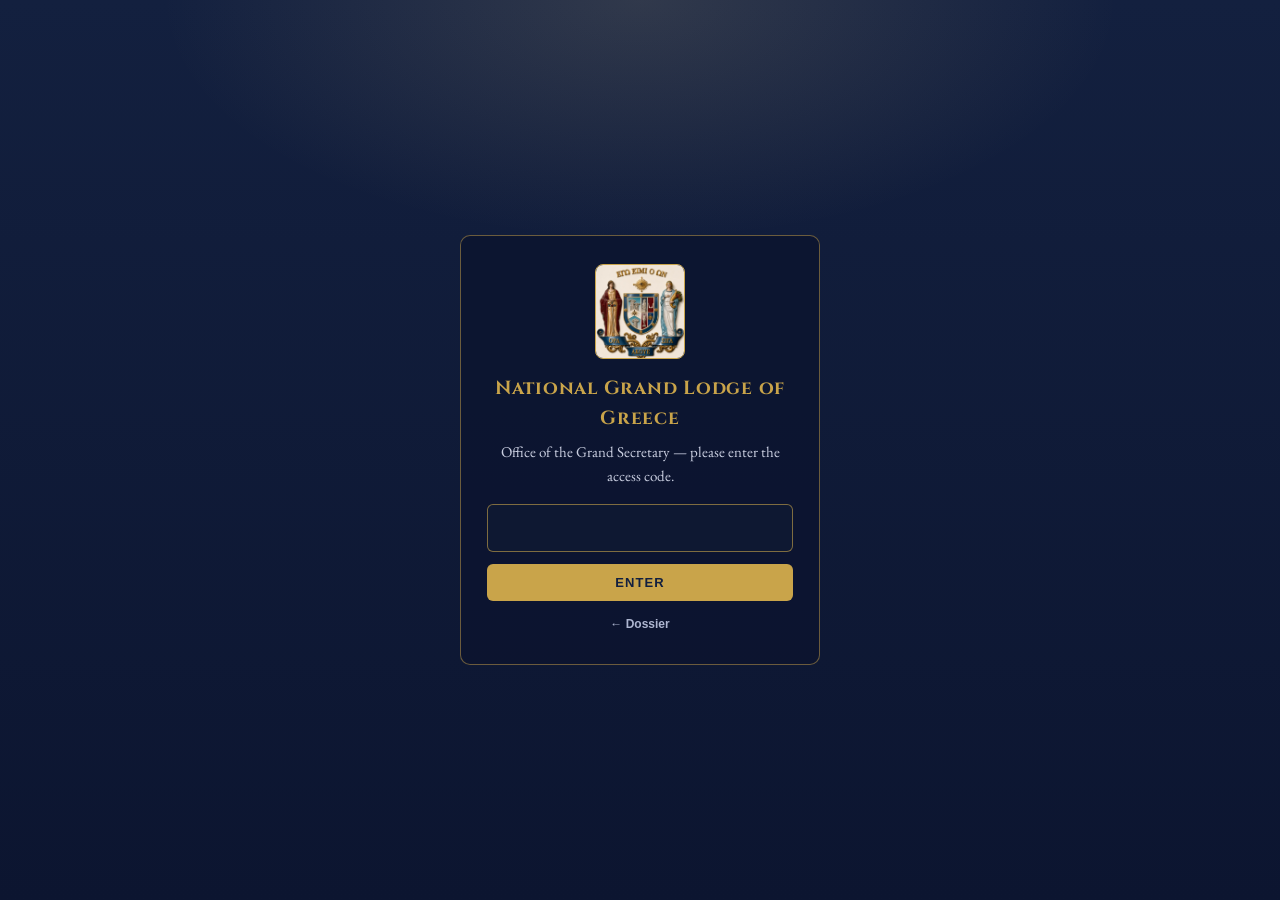
==== commit 73bf9cf9: "Merge Hebrew and Japanese translations into publishing branch, preserving globe and access gates" ====
--- a/letter.html
+++ b/letter.html
@@ -144,6 +144,19 @@
   .blank{min-width:40mm}
   .lang span,.btn span{display:none}
 }
+
+/* access gate */
+body.gated .toolbar,body.gated main,body.gated .site-foot{display:none}
+.gate{position:fixed;inset:0;z-index:100;display:flex;align-items:center;justify-content:center;padding:20px;background:radial-gradient(800px 400px at 50% 0%,rgba(230,209,153,.14),transparent 60%),linear-gradient(180deg,#13203F,#0C1530)}
+body:not(.gated) .gate{display:none}
+.gate-box{width:100%;max-width:360px;text-align:center;color:#fff;border:1px solid rgba(201,164,74,.5);border-radius:10px;padding:28px 26px;background:rgba(12,21,48,.85)}
+.gate-box img{width:90px;margin:0 auto 14px;border-radius:8px;border:1px solid var(--gold-2)}
+.gate-box h1{font-family:var(--display);color:var(--gold-2);font-size:19px;margin:0 0 6px;letter-spacing:.04em}
+.gate-box p{margin:0 0 16px;color:#C9CEE0;font-size:15px}
+.gate-box input{width:100%;font:22px var(--sans);letter-spacing:.4em;text-align:center;padding:10px;border-radius:6px;border:1px solid rgba(201,164,74,.6);background:#0E1832;color:#fff}
+.gate-box button{margin-top:12px;width:100%;background:var(--gold-2);color:var(--navy);border:0;border-radius:6px;padding:11px;font:700 13px var(--sans);letter-spacing:.08em;text-transform:uppercase;cursor:pointer}
+.gate-err{color:#F3A6A6!important;margin:10px 0 0!important;font-size:14px!important}
+.gate-back{display:inline-block;margin-top:16px;color:#AEB6D0;font:600 12px var(--sans);text-decoration:none}
 
 /* print: A4 */
 @page{size:A4 portrait;margin:14mm 17mm 18mm}
@@ -191,7 +204,18 @@
 <style id="runStyle"></style>
 <link rel="stylesheet" href="assets/locales.css">
 </head>
-<body>
+<body class="gated">
+<div class="gate" id="gate" role="dialog" aria-modal="true" aria-labelledby="gateTitle">
+  <form class="gate-box" id="gateForm" autocomplete="off">
+    <img src="assets/nglg-crest.jpg" alt="">
+    <h1 id="gateTitle">National Grand Lodge of Greece</h1>
+    <p id="gateText">Office of the Grand Secretary — enter the access code.</p>
+    <input id="gateCode" type="password" inputmode="numeric" autocomplete="off" aria-label="Access code" required>
+    <button type="submit" id="gateBtn">Enter</button>
+    <p class="gate-err" id="gateErr" hidden></p>
+    <a class="gate-back" href="index.html">← Dossier</a>
+  </form>
+</div>
 
 <header class="toolbar">
   <div class="tb-row">
@@ -318,6 +342,7 @@
 
 <footer class="site-foot"><span data-t="runFooter"></span></footer>
 
+<script src="assets/gate.js"></script>
 <script src="assets/letter-i18n.js"></script>
 <script src="assets/letter-i18n-he-ja.js"></script>
 <script src="assets/locale-support.js"></script>
@@ -393,11 +418,16 @@
     r.readAsDataURL(f);
   }
 
+  function gateTexts() {
+    $("gateTitle").textContent = T.orgName; $("gateText").textContent = T.gateText;
+    $("gateBtn").textContent = T.gateBtn; $("gateCode").setAttribute("aria-label", T.gateBtn);
+  }
   function setLang(l) {
     lang = l; T = L[l]; store("nglg.lang", l);
     var b = document.querySelectorAll("#langGroup button");
     for (var i = 0; i < b.length; i++) b[i].setAttribute("aria-pressed", b[i].dataset.lang === l ? "true" : "false");
     render();
+    gateTexts();
   }
 
   document.addEventListener("DOMContentLoaded", function () {
@@ -421,6 +451,15 @@
     $("logoPick").addEventListener("click", function () { $("logoInput").value = ""; $("logoInput").click(); });
     $("logoInput").addEventListener("change", onLogoFile);
     $("logoClear").addEventListener("click", function () { setLogo(null); });
+    function openGate() { document.body.classList.remove("gated"); }
+    if (window.NGLG_GATE.isUnlocked()) openGate();
+    $("gateForm").addEventListener("submit", function (e) {
+      e.preventDefault();
+      window.NGLG_GATE.tryCode($("gateCode").value).then(function (ok) {
+        if (ok) { openGate(); $("gateErr").hidden = true; }
+        else { $("gateErr").textContent = T.codeWrong; $("gateErr").hidden = false; $("gateCode").select(); }
+      });
+    });
     var ql = q.get("lang"), sl = store("nglg.lang");
     setLang(LANGS.indexOf(ql) > -1 ? ql : LANGS.indexOf(sl) > -1 ? sl : "en");
   });
